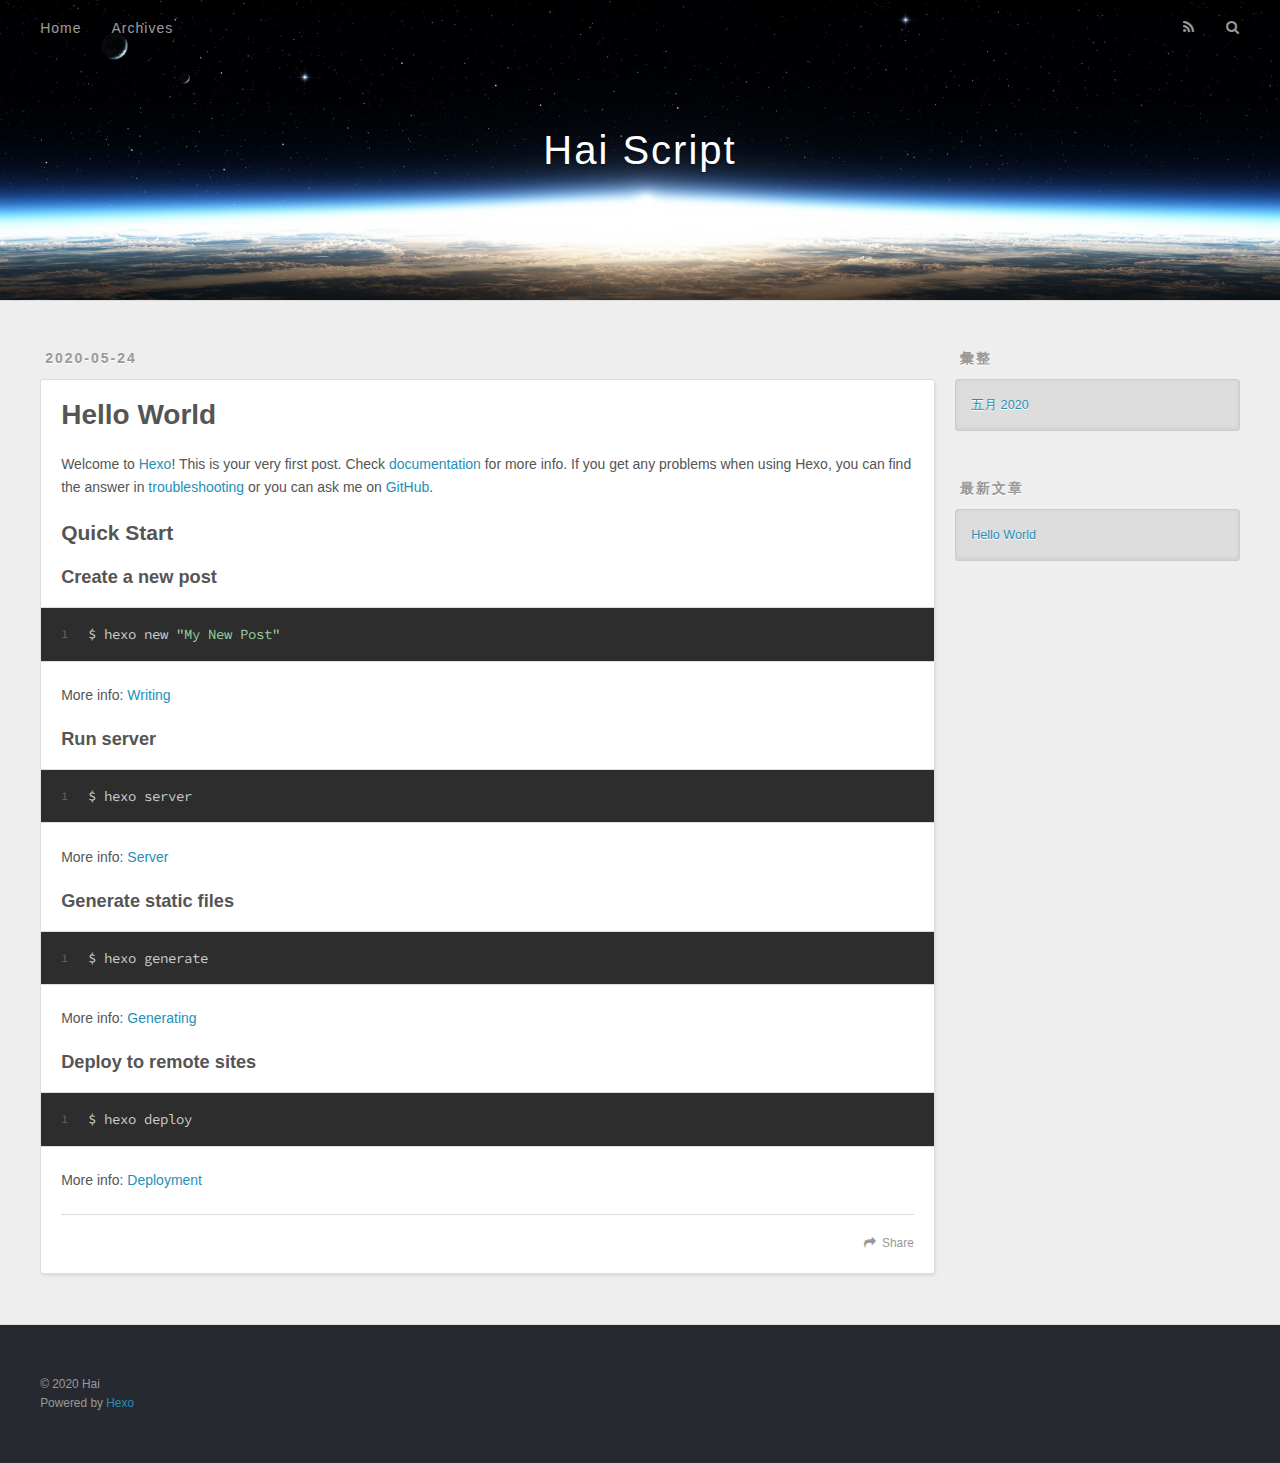
==== index.html @ e4047eed "Site updated: 2020-05-24 02:26:23" ====
<!DOCTYPE html>
<html>
<head>
  <meta charset="utf-8">
  

  
  <title>Hai Script</title>
  <meta name="viewport" content="width=device-width, initial-scale=1, maximum-scale=1">
  <meta name="description" content="Some note by Hai">
<meta property="og:type" content="website">
<meta property="og:title" content="Hai Script">
<meta property="og:url" content="https://ke-en.github.io/haipage/index.html">
<meta property="og:site_name" content="Hai Script">
<meta property="og:description" content="Some note by Hai">
<meta property="og:locale" content="zh_TW">
<meta property="article:author" content="Hai">
<meta property="article:tag" content="Hai blog">
<meta name="twitter:card" content="summary">
  
    <link rel="alternate" href="/atom.xml" title="Hai Script" type="application/atom+xml">
  
  
    <link rel="icon" href="/favicon.png">
  
  
    <link href="//fonts.googleapis.com/css?family=Source+Code+Pro" rel="stylesheet" type="text/css">
  
  
<link rel="stylesheet" href="/css/style.css">

<meta name="generator" content="Hexo 4.2.1"></head>

<body>
  <div id="container">
    <div id="wrap">
      <header id="header">
  <div id="banner"></div>
  <div id="header-outer" class="outer">
    <div id="header-title" class="inner">
      <h1 id="logo-wrap">
        <a href="/" id="logo">Hai Script</a>
      </h1>
      
    </div>
    <div id="header-inner" class="inner">
      <nav id="main-nav">
        <a id="main-nav-toggle" class="nav-icon"></a>
        
          <a class="main-nav-link" href="/">Home</a>
        
          <a class="main-nav-link" href="/archives">Archives</a>
        
      </nav>
      <nav id="sub-nav">
        
          <a id="nav-rss-link" class="nav-icon" href="/atom.xml" title="RSS Feed"></a>
        
        <a id="nav-search-btn" class="nav-icon" title="搜尋"></a>
      </nav>
      <div id="search-form-wrap">
        <form action="//google.com/search" method="get" accept-charset="UTF-8" class="search-form"><input type="search" name="q" class="search-form-input" placeholder="Search"><button type="submit" class="search-form-submit">&#xF002;</button><input type="hidden" name="sitesearch" value="https://ke-en.github.io/haipage"></form>
      </div>
    </div>
  </div>
</header>
      <div class="outer">
        <section id="main">
  
    <article id="post-hello-world" class="article article-type-post" itemscope itemprop="blogPost">
  <div class="article-meta">
    <a href="/2020/05/24/hello-world/" class="article-date">
  <time datetime="2020-05-23T18:09:39.600Z" itemprop="datePublished">2020-05-24</time>
</a>
    
  </div>
  <div class="article-inner">
    
    
      <header class="article-header">
        
  
    <h1 itemprop="name">
      <a class="article-title" href="/2020/05/24/hello-world/">Hello World</a>
    </h1>
  

      </header>
    
    <div class="article-entry" itemprop="articleBody">
      
        <p>Welcome to <a href="https://hexo.io/" target="_blank" rel="noopener">Hexo</a>! This is your very first post. Check <a href="https://hexo.io/docs/" target="_blank" rel="noopener">documentation</a> for more info. If you get any problems when using Hexo, you can find the answer in <a href="https://hexo.io/docs/troubleshooting.html" target="_blank" rel="noopener">troubleshooting</a> or you can ask me on <a href="https://github.com/hexojs/hexo/issues" target="_blank" rel="noopener">GitHub</a>.</p>
<h2 id="Quick-Start"><a href="#Quick-Start" class="headerlink" title="Quick Start"></a>Quick Start</h2><h3 id="Create-a-new-post"><a href="#Create-a-new-post" class="headerlink" title="Create a new post"></a>Create a new post</h3><figure class="highlight bash"><table><tr><td class="gutter"><pre><span class="line">1</span><br></pre></td><td class="code"><pre><span class="line">$ hexo new <span class="string">"My New Post"</span></span><br></pre></td></tr></table></figure>

<p>More info: <a href="https://hexo.io/docs/writing.html" target="_blank" rel="noopener">Writing</a></p>
<h3 id="Run-server"><a href="#Run-server" class="headerlink" title="Run server"></a>Run server</h3><figure class="highlight bash"><table><tr><td class="gutter"><pre><span class="line">1</span><br></pre></td><td class="code"><pre><span class="line">$ hexo server</span><br></pre></td></tr></table></figure>

<p>More info: <a href="https://hexo.io/docs/server.html" target="_blank" rel="noopener">Server</a></p>
<h3 id="Generate-static-files"><a href="#Generate-static-files" class="headerlink" title="Generate static files"></a>Generate static files</h3><figure class="highlight bash"><table><tr><td class="gutter"><pre><span class="line">1</span><br></pre></td><td class="code"><pre><span class="line">$ hexo generate</span><br></pre></td></tr></table></figure>

<p>More info: <a href="https://hexo.io/docs/generating.html" target="_blank" rel="noopener">Generating</a></p>
<h3 id="Deploy-to-remote-sites"><a href="#Deploy-to-remote-sites" class="headerlink" title="Deploy to remote sites"></a>Deploy to remote sites</h3><figure class="highlight bash"><table><tr><td class="gutter"><pre><span class="line">1</span><br></pre></td><td class="code"><pre><span class="line">$ hexo deploy</span><br></pre></td></tr></table></figure>

<p>More info: <a href="https://hexo.io/docs/one-command-deployment.html" target="_blank" rel="noopener">Deployment</a></p>

      
    </div>
    <footer class="article-footer">
      <a data-url="https://ke-en.github.io/haipage/2020/05/24/hello-world/" data-id="ckajyrsf30000qkv0cjdk4mll" class="article-share-link">Share</a>
      
      
    </footer>
  </div>
  
</article>


  


</section>
        
          <aside id="sidebar">
  
    

  
    

  
    
  
    
  <div class="widget-wrap">
    <h3 class="widget-title">彙整</h3>
    <div class="widget">
      <ul class="archive-list"><li class="archive-list-item"><a class="archive-list-link" href="/archives/2020/05/">五月 2020</a></li></ul>
    </div>
  </div>


  
    
  <div class="widget-wrap">
    <h3 class="widget-title">最新文章</h3>
    <div class="widget">
      <ul>
        
          <li>
            <a href="/2020/05/24/hello-world/">Hello World</a>
          </li>
        
      </ul>
    </div>
  </div>

  
</aside>
        
      </div>
      <footer id="footer">
  
  <div class="outer">
    <div id="footer-info" class="inner">
      &copy; 2020 Hai<br>
      Powered by <a href="http://hexo.io/" target="_blank">Hexo</a>
    </div>
  </div>
</footer>
    </div>
    <nav id="mobile-nav">
  
    <a href="/" class="mobile-nav-link">Home</a>
  
    <a href="/archives" class="mobile-nav-link">Archives</a>
  
</nav>
    

<script src="//ajax.googleapis.com/ajax/libs/jquery/2.0.3/jquery.min.js"></script>


  
<link rel="stylesheet" href="/fancybox/jquery.fancybox.css">

  
<script src="/fancybox/jquery.fancybox.pack.js"></script>




<script src="/js/script.js"></script>




  </div>
</body>
</html>
---- css/style.css ----
body {
  width: 100%;
}
body:before,
body:after {
  content: "";
  display: table;
}
body:after {
  clear: both;
}
html,
body,
div,
span,
applet,
object,
iframe,
h1,
h2,
h3,
h4,
h5,
h6,
p,
blockquote,
pre,
a,
abbr,
acronym,
address,
big,
cite,
code,
del,
dfn,
em,
img,
ins,
kbd,
q,
s,
samp,
small,
strike,
strong,
sub,
sup,
tt,
var,
dl,
dt,
dd,
ol,
ul,
li,
fieldset,
form,
label,
legend,
table,
caption,
tbody,
tfoot,
thead,
tr,
th,
td {
  margin: 0;
  padding: 0;
  border: 0;
  outline: 0;
  font-weight: inherit;
  font-style: inherit;
  font-family: inherit;
  font-size: 100%;
  vertical-align: baseline;
}
body {
  line-height: 1;
  color: #000;
  background: #fff;
}
ol,
ul {
  list-style: none;
}
table {
  border-collapse: separate;
  border-spacing: 0;
  vertical-align: middle;
}
caption,
th,
td {
  text-align: left;
  font-weight: normal;
  vertical-align: middle;
}
a img {
  border: none;
}
input,
button {
  margin: 0;
  padding: 0;
}
input::-moz-focus-inner,
button::-moz-focus-inner {
  border: 0;
  padding: 0;
}
@font-face {
  font-family: FontAwesome;
  font-style: normal;
  font-weight: normal;
  src: url("fonts/fontawesome-webfont.eot?v=#4.0.3");
  src: url("fonts/fontawesome-webfont.eot?#iefix&v=#4.0.3") format("embedded-opentype"), url("fonts/fontawesome-webfont.woff?v=#4.0.3") format("woff"), url("fonts/fontawesome-webfont.ttf?v=#4.0.3") format("truetype"), url("fonts/fontawesome-webfont.svg#fontawesomeregular?v=#4.0.3") format("svg");
}
html,
body,
#container {
  height: 100%;
}
body {
  background: #eee;
  font: 14px -apple-system, BlinkMacSystemFont, "Segoe UI", "Roboto", "Oxygen", "Ubuntu", "Cantarell", "Fira Sans", "Droid Sans", "Helvetica Neue", sans-serif;
  -webkit-text-size-adjust: 100%;
}
.outer {
  max-width: 1220px;
  margin: 0 auto;
  padding: 0 20px;
}
.outer:before,
.outer:after {
  content: "";
  display: table;
}
.outer:after {
  clear: both;
}
.inner {
  display: inline;
  float: left;
  width: 98.33333333333333%;
  margin: 0 0.833333333333333%;
}
.left,
.alignleft {
  float: left;
}
.right,
.alignright {
  float: right;
}
.clear {
  clear: both;
}
#container {
  position: relative;
}
.mobile-nav-on {
  overflow: hidden;
}
#wrap {
  height: 100%;
  width: 100%;
  position: absolute;
  top: 0;
  left: 0;
  -webkit-transition: 0.2s ease-out;
  -moz-transition: 0.2s ease-out;
  -ms-transition: 0.2s ease-out;
  transition: 0.2s ease-out;
  z-index: 1;
  background: #eee;
}
.mobile-nav-on #wrap {
  left: 280px;
}
@media screen and (min-width: 768px) {
  #main {
    display: inline;
    float: left;
    width: 73.33333333333333%;
    margin: 0 0.833333333333333%;
  }
}
.article-date,
.article-category-link,
.archive-year,
.widget-title {
  text-decoration: none;
  text-transform: uppercase;
  letter-spacing: 2px;
  color: #999;
  margin-bottom: 1em;
  margin-left: 5px;
  line-height: 1em;
  text-shadow: 0 1px #fff;
  font-weight: bold;
}
.article-inner,
.archive-article-inner {
  background: #fff;
  -webkit-box-shadow: 1px 2px 3px #ddd;
  box-shadow: 1px 2px 3px #ddd;
  border: 1px solid #ddd;
  border-radius: 3px;
}
.article-entry h1,
.widget h1 {
  font-size: 2em;
}
.article-entry h2,
.widget h2 {
  font-size: 1.5em;
}
.article-entry h3,
.widget h3 {
  font-size: 1.3em;
}
.article-entry h4,
.widget h4 {
  font-size: 1.2em;
}
.article-entry h5,
.widget h5 {
  font-size: 1em;
}
.article-entry h6,
.widget h6 {
  font-size: 1em;
  color: #999;
}
.article-entry hr,
.widget hr {
  border: 1px dashed #ddd;
}
.article-entry strong,
.widget strong {
  font-weight: bold;
}
.article-entry em,
.widget em,
.article-entry cite,
.widget cite {
  font-style: italic;
}
.article-entry sup,
.widget sup,
.article-entry sub,
.widget sub {
  font-size: 0.75em;
  line-height: 0;
  position: relative;
  vertical-align: baseline;
}
.article-entry sup,
.widget sup {
  top: -0.5em;
}
.article-entry sub,
.widget sub {
  bottom: -0.2em;
}
.article-entry small,
.widget small {
  font-size: 0.85em;
}
.article-entry acronym,
.widget acronym,
.article-entry abbr,
.widget abbr {
  border-bottom: 1px dotted;
}
.article-entry ul,
.widget ul,
.article-entry ol,
.widget ol,
.article-entry dl,
.widget dl {
  margin: 0 20px;
  line-height: 1.6em;
}
.article-entry ul ul,
.widget ul ul,
.article-entry ol ul,
.widget ol ul,
.article-entry ul ol,
.widget ul ol,
.article-entry ol ol,
.widget ol ol {
  margin-top: 0;
  margin-bottom: 0;
}
.article-entry ul,
.widget ul {
  list-style: disc;
}
.article-entry ol,
.widget ol {
  list-style: decimal;
}
.article-entry dt,
.widget dt {
  font-weight: bold;
}
#header {
  height: 300px;
  position: relative;
  border-bottom: 1px solid #ddd;
}
#header:before,
#header:after {
  content: "";
  position: absolute;
  left: 0;
  right: 0;
  height: 40px;
}
#header:before {
  top: 0;
  background: -webkit-linear-gradient(rgba(0,0,0,0.2), transparent);
  background: -moz-linear-gradient(rgba(0,0,0,0.2), transparent);
  background: -ms-linear-gradient(rgba(0,0,0,0.2), transparent);
  background: linear-gradient(rgba(0,0,0,0.2), transparent);
}
#header:after {
  bottom: 0;
  background: -webkit-linear-gradient(transparent, rgba(0,0,0,0.2));
  background: -moz-linear-gradient(transparent, rgba(0,0,0,0.2));
  background: -ms-linear-gradient(transparent, rgba(0,0,0,0.2));
  background: linear-gradient(transparent, rgba(0,0,0,0.2));
}
#header-outer {
  height: 100%;
  position: relative;
}
#header-inner {
  position: relative;
  overflow: hidden;
}
#banner {
  position: absolute;
  top: 0;
  left: 0;
  width: 100%;
  height: 100%;
  background: url("images/banner.jpg") center #000;
  -webkit-background-size: cover;
  -moz-background-size: cover;
  background-size: cover;
  z-index: -1;
}
#header-title {
  text-align: center;
  height: 40px;
  position: absolute;
  top: 50%;
  left: 0;
  margin-top: -20px;
}
#logo,
#subtitle {
  text-decoration: none;
  color: #fff;
  font-weight: 300;
  text-shadow: 0 1px 4px rgba(0,0,0,0.3);
}
#logo {
  font-size: 40px;
  line-height: 40px;
  letter-spacing: 2px;
}
#subtitle {
  font-size: 16px;
  line-height: 16px;
  letter-spacing: 1px;
}
#subtitle-wrap {
  margin-top: 16px;
}
#main-nav {
  float: left;
  margin-left: -15px;
}
.nav-icon,
.main-nav-link {
  float: left;
  color: #fff;
  opacity: 0.6;
  text-decoration: none;
  text-shadow: 0 1px rgba(0,0,0,0.2);
  -webkit-transition: opacity 0.2s;
  -moz-transition: opacity 0.2s;
  -ms-transition: opacity 0.2s;
  transition: opacity 0.2s;
  display: block;
  padding: 20px 15px;
}
.nav-icon:hover,
.main-nav-link:hover {
  opacity: 1;
}
.nav-icon {
  font-family: FontAwesome;
  text-align: center;
  font-size: 14px;
  width: 14px;
  height: 14px;
  padding: 20px 15px;
  position: relative;
  cursor: pointer;
}
.main-nav-link {
  font-weight: 300;
  letter-spacing: 1px;
}
@media screen and (max-width: 479px) {
  .main-nav-link {
    display: none;
  }
}
#main-nav-toggle {
  display: none;
}
#main-nav-toggle:before {
  content: "\f0c9";
}
@media screen and (max-width: 479px) {
  #main-nav-toggle {
    display: block;
  }
}
#sub-nav {
  float: right;
  margin-right: -15px;
}
#nav-rss-link:before {
  content: "\f09e";
}
#nav-search-btn:before {
  content: "\f002";
}
#search-form-wrap {
  position: absolute;
  top: 15px;
  width: 150px;
  height: 30px;
  right: -150px;
  opacity: 0;
  -webkit-transition: 0.2s ease-out;
  -moz-transition: 0.2s ease-out;
  -ms-transition: 0.2s ease-out;
  transition: 0.2s ease-out;
}
#search-form-wrap.on {
  opacity: 1;
  right: 0;
}
@media screen and (max-width: 479px) {
  #search-form-wrap {
    width: 100%;
    right: -100%;
  }
}
.search-form {
  position: absolute;
  top: 0;
  left: 0;
  right: 0;
  background: #fff;
  padding: 5px 15px;
  border-radius: 15px;
  -webkit-box-shadow: 0 0 10px rgba(0,0,0,0.3);
  box-shadow: 0 0 10px rgba(0,0,0,0.3);
}
.search-form-input {
  border: none;
  background: none;
  color: #555;
  width: 100%;
  font: 13px -apple-system, BlinkMacSystemFont, "Segoe UI", "Roboto", "Oxygen", "Ubuntu", "Cantarell", "Fira Sans", "Droid Sans", "Helvetica Neue", sans-serif;
  outline: none;
}
.search-form-input::-webkit-search-results-decoration,
.search-form-input::-webkit-search-cancel-button {
  -webkit-appearance: none;
}
.search-form-submit {
  position: absolute;
  top: 50%;
  right: 10px;
  margin-top: -7px;
  font: 13px FontAwesome;
  border: none;
  background: none;
  color: #bbb;
  cursor: pointer;
}
.search-form-submit:hover,
.search-form-submit:focus {
  color: #777;
}
.article {
  margin: 50px 0;
}
.article-inner {
  overflow: hidden;
}
.article-meta:before,
.article-meta:after {
  content: "";
  display: table;
}
.article-meta:after {
  clear: both;
}
.article-date {
  float: left;
}
.article-category {
  float: left;
  line-height: 1em;
  color: #ccc;
  text-shadow: 0 1px #fff;
  margin-left: 8px;
}
.article-category:before {
  content: "\2022";
}
.article-category-link {
  margin: 0 12px 1em;
}
.article-header {
  padding: 20px 20px 0;
}
.article-title {
  text-decoration: none;
  font-size: 2em;
  font-weight: bold;
  color: #555;
  line-height: 1.1em;
  -webkit-transition: color 0.2s;
  -moz-transition: color 0.2s;
  -ms-transition: color 0.2s;
  transition: color 0.2s;
}
a.article-title:hover {
  color: #258fb8;
}
.article-entry {
  color: #555;
  padding: 0 20px;
}
.article-entry:before,
.article-entry:after {
  content: "";
  display: table;
}
.article-entry:after {
  clear: both;
}
.article-entry p,
.article-entry table {
  line-height: 1.6em;
  margin: 1.6em 0;
}
.article-entry h1,
.article-entry h2,
.article-entry h3,
.article-entry h4,
.article-entry h5,
.article-entry h6 {
  font-weight: bold;
}
.article-entry h1,
.article-entry h2,
.article-entry h3,
.article-entry h4,
.article-entry h5,
.article-entry h6 {
  line-height: 1.1em;
  margin: 1.1em 0;
}
.article-entry a {
  color: #258fb8;
  text-decoration: none;
}
.article-entry a:hover {
  text-decoration: underline;
}
.article-entry ul,
.article-entry ol,
.article-entry dl {
  margin-top: 1.6em;
  margin-bottom: 1.6em;
}
.article-entry img,
.article-entry video {
  max-width: 100%;
  height: auto;
  display: block;
  margin: auto;
}
.article-entry iframe {
  border: none;
}
.article-entry table {
  width: 100%;
  border-collapse: collapse;
  border-spacing: 0;
}
.article-entry th {
  font-weight: bold;
  border-bottom: 3px solid #ddd;
  padding-bottom: 0.5em;
}
.article-entry td {
  border-bottom: 1px solid #ddd;
  padding: 10px 0;
}
.article-entry blockquote {
  font-family: Georgia, "Times New Roman", serif;
  font-size: 1.4em;
  margin: 1.6em 20px;
  text-align: center;
}
.article-entry blockquote footer {
  font-size: 14px;
  margin: 1.6em 0;
  font-family: -apple-system, BlinkMacSystemFont, "Segoe UI", "Roboto", "Oxygen", "Ubuntu", "Cantarell", "Fira Sans", "Droid Sans", "Helvetica Neue", sans-serif;
}
.article-entry blockquote footer cite:before {
  content: "—";
  padding: 0 0.5em;
}
.article-entry .pullquote {
  text-align: left;
  width: 45%;
  margin: 0;
}
.article-entry .pullquote.left {
  margin-left: 0.5em;
  margin-right: 1em;
}
.article-entry .pullquote.right {
  margin-right: 0.5em;
  margin-left: 1em;
}
.article-entry .caption {
  color: #999;
  display: block;
  font-size: 0.9em;
  margin-top: 0.5em;
  position: relative;
  text-align: center;
}
.article-entry .video-container {
  position: relative;
  padding-top: 56.25%;
  height: 0;
  overflow: hidden;
}
.article-entry .video-container iframe,
.article-entry .video-container object,
.article-entry .video-container embed {
  position: absolute;
  top: 0;
  left: 0;
  width: 100%;
  height: 100%;
  margin-top: 0;
}
.article-more-link a {
  display: inline-block;
  line-height: 1em;
  padding: 6px 15px;
  border-radius: 15px;
  background: #eee;
  color: #999;
  text-shadow: 0 1px #fff;
  text-decoration: none;
}
.article-more-link a:hover {
  background: #258fb8;
  color: #fff;
  text-decoration: none;
  text-shadow: 0 1px #1e7293;
}
.article-footer {
  font-size: 0.85em;
  line-height: 1.6em;
  border-top: 1px solid #ddd;
  padding-top: 1.6em;
  margin: 0 20px 20px;
}
.article-footer:before,
.article-footer:after {
  content: "";
  display: table;
}
.article-footer:after {
  clear: both;
}
.article-footer a {
  color: #999;
  text-decoration: none;
}
.article-footer a:hover {
  color: #555;
}
.article-tag-list-item {
  float: left;
  margin-right: 10px;
}
.article-tag-list-link:before {
  content: "#";
}
.article-comment-link {
  float: right;
}
.article-comment-link:before {
  content: "\f075";
  font-family: FontAwesome;
  padding-right: 8px;
}
.article-share-link {
  cursor: pointer;
  float: right;
  margin-left: 20px;
}
.article-share-link:before {
  content: "\f064";
  font-family: FontAwesome;
  padding-right: 6px;
}
#article-nav {
  position: relative;
}
#article-nav:before,
#article-nav:after {
  content: "";
  display: table;
}
#article-nav:after {
  clear: both;
}
@media screen and (min-width: 768px) {
  #article-nav {
    margin: 50px 0;
  }
  #article-nav:before {
    width: 8px;
    height: 8px;
    position: absolute;
    top: 50%;
    left: 50%;
    margin-top: -4px;
    margin-left: -4px;
    content: "";
    border-radius: 50%;
    background: #ddd;
    -webkit-box-shadow: 0 1px 2px #fff;
    box-shadow: 0 1px 2px #fff;
  }
}
.article-nav-link-wrap {
  text-decoration: none;
  text-shadow: 0 1px #fff;
  color: #999;
  -webkit-box-sizing: border-box;
  -moz-box-sizing: border-box;
  box-sizing: border-box;
  margin-top: 50px;
  text-align: center;
  display: block;
}
.article-nav-link-wrap:hover {
  color: #555;
}
@media screen and (min-width: 768px) {
  .article-nav-link-wrap {
    width: 50%;
    margin-top: 0;
  }
}
@media screen and (min-width: 768px) {
  #article-nav-newer {
    float: left;
    text-align: right;
    padding-right: 20px;
  }
}
@media screen and (min-width: 768px) {
  #article-nav-older {
    float: right;
    text-align: left;
    padding-left: 20px;
  }
}
.article-nav-caption {
  text-transform: uppercase;
  letter-spacing: 2px;
  color: #ddd;
  line-height: 1em;
  font-weight: bold;
}
#article-nav-newer .article-nav-caption {
  margin-right: -2px;
}
.article-nav-title {
  font-size: 0.85em;
  line-height: 1.6em;
  margin-top: 0.5em;
}
.article-share-box {
  position: absolute;
  display: none;
  background: #fff;
  -webkit-box-shadow: 1px 2px 10px rgba(0,0,0,0.2);
  box-shadow: 1px 2px 10px rgba(0,0,0,0.2);
  border-radius: 3px;
  margin-left: -145px;
  overflow: hidden;
  z-index: 1;
}
.article-share-box.on {
  display: block;
}
.article-share-input {
  width: 100%;
  background: none;
  -webkit-box-sizing: border-box;
  -moz-box-sizing: border-box;
  box-sizing: border-box;
  font: 14px -apple-system, BlinkMacSystemFont, "Segoe UI", "Roboto", "Oxygen", "Ubuntu", "Cantarell", "Fira Sans", "Droid Sans", "Helvetica Neue", sans-serif;
  padding: 0 15px;
  color: #555;
  outline: none;
  border: 1px solid #ddd;
  border-radius: 3px 3px 0 0;
  height: 36px;
  line-height: 36px;
}
.article-share-links {
  background: #eee;
}
.article-share-links:before,
.article-share-links:after {
  content: "";
  display: table;
}
.article-share-links:after {
  clear: both;
}
.article-share-twitter,
.article-share-facebook,
.article-share-pinterest,
.article-share-google {
  width: 50px;
  height: 36px;
  display: block;
  float: left;
  position: relative;
  color: #999;
  text-shadow: 0 1px #fff;
}
.article-share-twitter:before,
.article-share-facebook:before,
.article-share-pinterest:before,
.article-share-google:before {
  font-size: 20px;
  font-family: FontAwesome;
  width: 20px;
  height: 20px;
  position: absolute;
  top: 50%;
  left: 50%;
  margin-top: -10px;
  margin-left: -10px;
  text-align: center;
}
.article-share-twitter:hover,
.article-share-facebook:hover,
.article-share-pinterest:hover,
.article-share-google:hover {
  color: #fff;
}
.article-share-twitter:before {
  content: "\f099";
}
.article-share-twitter:hover {
  background: #00aced;
  text-shadow: 0 1px #008abe;
}
.article-share-facebook:before {
  content: "\f09a";
}
.article-share-facebook:hover {
  background: #3b5998;
  text-shadow: 0 1px #2f477a;
}
.article-share-pinterest:before {
  content: "\f0d2";
}
.article-share-pinterest:hover {
  background: #cb2027;
  text-shadow: 0 1px #a21a1f;
}
.article-share-google:before {
  content: "\f0d5";
}
.article-share-google:hover {
  background: #dd4b39;
  text-shadow: 0 1px #be3221;
}
.article-gallery {
  background: #000;
  position: relative;
}
.article-gallery-photos {
  position: relative;
  overflow: hidden;
}
.article-gallery-img {
  display: none;
  max-width: 100%;
}
.article-gallery-img:first-child {
  display: block;
}
.article-gallery-img.loaded {
  position: absolute;
  display: block;
}
.article-gallery-img img {
  display: block;
  max-width: 100%;
  margin: 0 auto;
}
#comments {
  background: #fff;
  -webkit-box-shadow: 1px 2px 3px #ddd;
  box-shadow: 1px 2px 3px #ddd;
  padding: 20px;
  border: 1px solid #ddd;
  border-radius: 3px;
  margin: 50px 0;
}
#comments a {
  color: #258fb8;
}
.archives-wrap {
  margin: 50px 0;
}
.archives:before,
.archives:after {
  content: "";
  display: table;
}
.archives:after {
  clear: both;
}
.archive-year-wrap {
  margin-bottom: 1em;
}
.archives {
  -webkit-column-gap: 10px;
  -moz-column-gap: 10px;
  column-gap: 10px;
}
@media screen and (min-width: 480px) and (max-width: 767px) {
  .archives {
    -webkit-column-count: 2;
    -moz-column-count: 2;
    column-count: 2;
  }
}
@media screen and (min-width: 768px) {
  .archives {
    -webkit-column-count: 3;
    -moz-column-count: 3;
    column-count: 3;
  }
}
.archive-article {
  -webkit-column-break-inside: avoid;
  page-break-inside: avoid;
  overflow: hidden;
  break-inside: avoid-column;
}
.archive-article-inner {
  padding: 10px;
  margin-bottom: 15px;
}
.archive-article-title {
  text-decoration: none;
  font-weight: bold;
  color: #555;
  -webkit-transition: color 0.2s;
  -moz-transition: color 0.2s;
  -ms-transition: color 0.2s;
  transition: color 0.2s;
  line-height: 1.6em;
}
.archive-article-title:hover {
  color: #258fb8;
}
.archive-article-footer {
  margin-top: 1em;
}
.archive-article-date {
  color: #999;
  text-decoration: none;
  font-size: 0.85em;
  line-height: 1em;
  margin-bottom: 0.5em;
  display: block;
}
#page-nav {
  margin: 50px auto;
  background: #fff;
  -webkit-box-shadow: 1px 2px 3px #ddd;
  box-shadow: 1px 2px 3px #ddd;
  border: 1px solid #ddd;
  border-radius: 3px;
  text-align: center;
  color: #999;
  overflow: hidden;
}
#page-nav:before,
#page-nav:after {
  content: "";
  display: table;
}
#page-nav:after {
  clear: both;
}
#page-nav a,
#page-nav span {
  padding: 10px 20px;
  line-height: 1;
  height: 2ex;
}
#page-nav a {
  color: #999;
  text-decoration: none;
}
#page-nav a:hover {
  background: #999;
  color: #fff;
}
#page-nav .prev {
  float: left;
}
#page-nav .next {
  float: right;
}
#page-nav .page-number {
  display: inline-block;
}
@media screen and (max-width: 479px) {
  #page-nav .page-number {
    display: none;
  }
}
#page-nav .current {
  color: #555;
  font-weight: bold;
}
#page-nav .space {
  color: #ddd;
}
#footer {
  background: #262a30;
  padding: 50px 0;
  border-top: 1px solid #ddd;
  color: #999;
}
#footer a {
  color: #258fb8;
  text-decoration: none;
}
#footer a:hover {
  text-decoration: underline;
}
#footer-info {
  line-height: 1.6em;
  font-size: 0.85em;
}
.article-entry pre,
.article-entry .highlight {
  background: #2d2d2d;
  margin: 0 -20px;
  padding: 15px 20px;
  border-style: solid;
  border-color: #ddd;
  border-width: 1px 0;
  overflow: auto;
  color: #ccc;
  line-height: 22.400000000000002px;
}
.article-entry .highlight .gutter pre,
.article-entry .gist .gist-file .gist-data .line-numbers {
  color: #666;
  font-size: 0.85em;
}
.article-entry pre,
.article-entry code {
  font-family: "Source Code Pro", Consolas, Monaco, Menlo, Consolas, monospace;
}
.article-entry code {
  background: #eee;
  text-shadow: 0 1px #fff;
  padding: 0 0.3em;
}
.article-entry pre code {
  background: none;
  text-shadow: none;
  padding: 0;
}
.article-entry .highlight pre {
  border: none;
  margin: 0;
  padding: 0;
}
.article-entry .highlight table {
  margin: 0;
  width: auto;
}
.article-entry .highlight td {
  border: none;
  padding: 0;
}
.article-entry .highlight figcaption {
  font-size: 0.85em;
  color: #999;
  line-height: 1em;
  margin-bottom: 1em;
}
.article-entry .highlight figcaption:before,
.article-entry .highlight figcaption:after {
  content: "";
  display: table;
}
.article-entry .highlight figcaption:after {
  clear: both;
}
.article-entry .highlight figcaption a {
  float: right;
}
.article-entry .highlight .gutter pre {
  text-align: right;
  padding-right: 20px;
}
.article-entry .highlight .line {
  height: 22.400000000000002px;
}
.article-entry .highlight .line.marked {
  background: #515151;
}
.article-entry .gist {
  margin: 0 -20px;
  border-style: solid;
  border-color: #ddd;
  border-width: 1px 0;
  background: #2d2d2d;
  padding: 15px 20px 15px 0;
}
.article-entry .gist .gist-file {
  border: none;
  font-family: "Source Code Pro", Consolas, Monaco, Menlo, Consolas, monospace;
  margin: 0;
}
.article-entry .gist .gist-file .gist-data {
  background: none;
  border: none;
}
.article-entry .gist .gist-file .gist-data .line-numbers {
  background: none;
  border: none;
  padding: 0 20px 0 0;
}
.article-entry .gist .gist-file .gist-data .line-data {
  padding: 0 !important;
}
.article-entry .gist .gist-file .highlight {
  margin: 0;
  padding: 0;
  border: none;
}
.article-entry .gist .gist-file .gist-meta {
  background: #2d2d2d;
  color: #999;
  font: 0.85em -apple-system, BlinkMacSystemFont, "Segoe UI", "Roboto", "Oxygen", "Ubuntu", "Cantarell", "Fira Sans", "Droid Sans", "Helvetica Neue", sans-serif;
  text-shadow: 0 0;
  padding: 0;
  margin-top: 1em;
  margin-left: 20px;
}
.article-entry .gist .gist-file .gist-meta a {
  color: #258fb8;
  font-weight: normal;
}
.article-entry .gist .gist-file .gist-meta a:hover {
  text-decoration: underline;
}
pre .comment,
pre .title {
  color: #999;
}
pre .variable,
pre .attribute,
pre .tag,
pre .regexp,
pre .ruby .constant,
pre .xml .tag .title,
pre .xml .pi,
pre .xml .doctype,
pre .html .doctype,
pre .css .id,
pre .css .class,
pre .css .pseudo {
  color: #f2777a;
}
pre .number,
pre .preprocessor,
pre .built_in,
pre .literal,
pre .params,
pre .constant {
  color: #f99157;
}
pre .class,
pre .ruby .class .title,
pre .css .rules .attribute {
  color: #9c9;
}
pre .string,
pre .value,
pre .inheritance,
pre .header,
pre .ruby .symbol,
pre .xml .cdata {
  color: #9c9;
}
pre .css .hexcolor {
  color: #6cc;
}
pre .function,
pre .python .decorator,
pre .python .title,
pre .ruby .function .title,
pre .ruby .title .keyword,
pre .perl .sub,
pre .javascript .title,
pre .coffeescript .title {
  color: #69c;
}
pre .keyword,
pre .javascript .function {
  color: #c9c;
}
@media screen and (max-width: 479px) {
  #mobile-nav {
    position: absolute;
    top: 0;
    left: 0;
    width: 280px;
    height: 100%;
    background: #191919;
    border-right: 1px solid #fff;
  }
}
@media screen and (max-width: 479px) {
  .mobile-nav-link {
    display: block;
    color: #999;
    text-decoration: none;
    padding: 15px 20px;
    font-weight: bold;
  }
  .mobile-nav-link:hover {
    color: #fff;
  }
}
@media screen and (min-width: 768px) {
  #sidebar {
    display: inline;
    float: left;
    width: 23.333333333333332%;
    margin: 0 0.833333333333333%;
  }
}
.widget-wrap {
  margin: 50px 0;
}
.widget {
  color: #777;
  text-shadow: 0 1px #fff;
  background: #ddd;
  -webkit-box-shadow: 0 -1px 4px #ccc inset;
  box-shadow: 0 -1px 4px #ccc inset;
  border: 1px solid #ccc;
  padding: 15px;
  border-radius: 3px;
}
.widget a {
  color: #258fb8;
  text-decoration: none;
}
.widget a:hover {
  text-decoration: underline;
}
.widget ul ul,
.widget ol ul,
.widget dl ul,
.widget ul ol,
.widget ol ol,
.widget dl ol,
.widget ul dl,
.widget ol dl,
.widget dl dl {
  margin-left: 15px;
  list-style: disc;
}
.widget {
  line-height: 1.6em;
  word-wrap: break-word;
  font-size: 0.9em;
}
.widget ul,
.widget ol {
  list-style: none;
  margin: 0;
}
.widget ul ul,
.widget ol ul,
.widget ul ol,
.widget ol ol {
  margin: 0 20px;
}
.widget ul ul,
.widget ol ul {
  list-style: disc;
}
.widget ul ol,
.widget ol ol {
  list-style: decimal;
}
.category-list-count,
.tag-list-count,
.archive-list-count {
  padding-left: 5px;
  color: #999;
  font-size: 0.85em;
}
.category-list-count:before,
.tag-list-count:before,
.archive-list-count:before {
  content: "(";
}
.category-list-count:after,
.tag-list-count:after,
.archive-list-count:after {
  content: ")";
}
.tagcloud a {
  margin-right: 5px;
  display: inline-block;
}
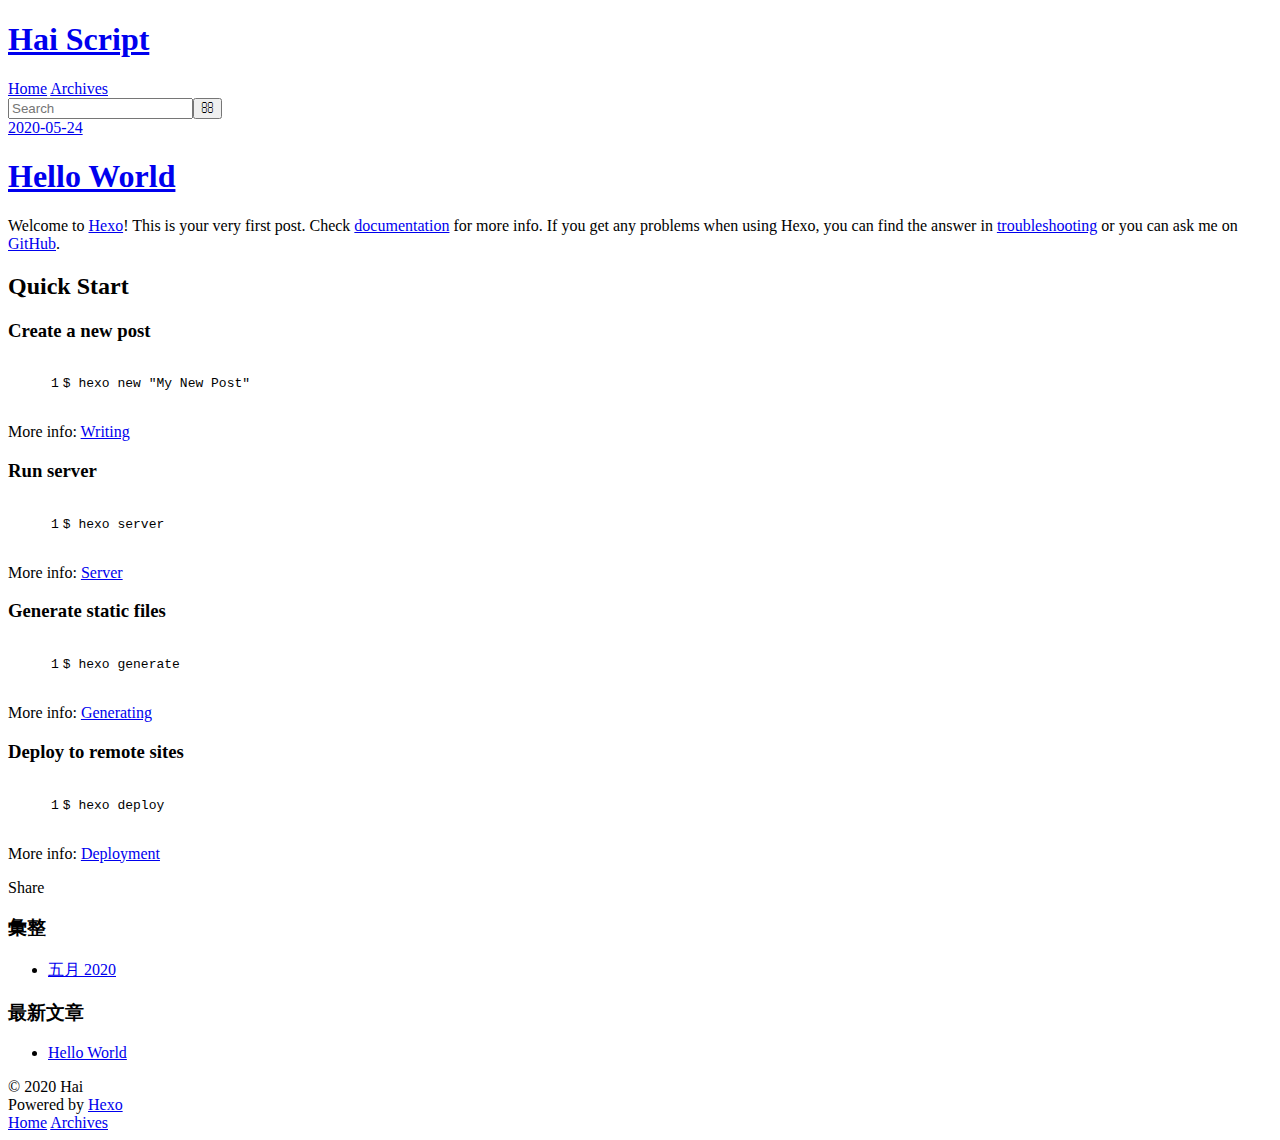
==== commit 0d29d59e: "Site updated: 2020-05-24 02:31:59" ====
--- a/index.html
+++ b/index.html
@@ -18,7 +18,7 @@
 <meta property="article:tag" content="Hai blog">
 <meta name="twitter:card" content="summary">
   
-    <link rel="alternate" href="/atom.xml" title="Hai Script" type="application/atom+xml">
+    <link rel="alternate" href="/haipage/atom.xml" title="Hai Script" type="application/atom+xml">
   
   
     <link rel="icon" href="/favicon.png">
@@ -27,7 +27,7 @@
     <link href="//fonts.googleapis.com/css?family=Source+Code+Pro" rel="stylesheet" type="text/css">
   
   
-<link rel="stylesheet" href="/css/style.css">
+<link rel="stylesheet" href="/haipage/css/style.css">
 
 <meta name="generator" content="Hexo 4.2.1"></head>
 
@@ -39,7 +39,7 @@
   <div id="header-outer" class="outer">
     <div id="header-title" class="inner">
       <h1 id="logo-wrap">
-        <a href="/" id="logo">Hai Script</a>
+        <a href="/haipage/" id="logo">Hai Script</a>
       </h1>
       
     </div>
@@ -47,14 +47,14 @@
       <nav id="main-nav">
         <a id="main-nav-toggle" class="nav-icon"></a>
         
-          <a class="main-nav-link" href="/">Home</a>
+          <a class="main-nav-link" href="/haipage/">Home</a>
         
-          <a class="main-nav-link" href="/archives">Archives</a>
+          <a class="main-nav-link" href="/haipage/archives">Archives</a>
         
       </nav>
       <nav id="sub-nav">
         
-          <a id="nav-rss-link" class="nav-icon" href="/atom.xml" title="RSS Feed"></a>
+          <a id="nav-rss-link" class="nav-icon" href="/haipage/atom.xml" title="RSS Feed"></a>
         
         <a id="nav-search-btn" class="nav-icon" title="搜尋"></a>
       </nav>
@@ -69,7 +69,7 @@
   
     <article id="post-hello-world" class="article article-type-post" itemscope itemprop="blogPost">
   <div class="article-meta">
-    <a href="/2020/05/24/hello-world/" class="article-date">
+    <a href="/haipage/2020/05/24/hello-world/" class="article-date">
   <time datetime="2020-05-23T18:09:39.600Z" itemprop="datePublished">2020-05-24</time>
 </a>
     
@@ -81,7 +81,7 @@
         
   
     <h1 itemprop="name">
-      <a class="article-title" href="/2020/05/24/hello-world/">Hello World</a>
+      <a class="article-title" href="/haipage/2020/05/24/hello-world/">Hello World</a>
     </h1>
   
 
@@ -106,7 +106,7 @@
       
     </div>
     <footer class="article-footer">
-      <a data-url="https://ke-en.github.io/haipage/2020/05/24/hello-world/" data-id="ckajyrsf30000qkv0cjdk4mll" class="article-share-link">Share</a>
+      <a data-url="https://ke-en.github.io/haipage/2020/05/24/hello-world/" data-id="ckajyz1ur0000p8v0d2fg2mrp" class="article-share-link">Share</a>
       
       
     </footer>
@@ -134,7 +134,7 @@
   <div class="widget-wrap">
     <h3 class="widget-title">彙整</h3>
     <div class="widget">
-      <ul class="archive-list"><li class="archive-list-item"><a class="archive-list-link" href="/archives/2020/05/">五月 2020</a></li></ul>
+      <ul class="archive-list"><li class="archive-list-item"><a class="archive-list-link" href="/haipage/archives/2020/05/">五月 2020</a></li></ul>
     </div>
   </div>
 
@@ -147,7 +147,7 @@
       <ul>
         
           <li>
-            <a href="/2020/05/24/hello-world/">Hello World</a>
+            <a href="/haipage/2020/05/24/hello-world/">Hello World</a>
           </li>
         
       </ul>
@@ -170,9 +170,9 @@
     </div>
     <nav id="mobile-nav">
   
-    <a href="/" class="mobile-nav-link">Home</a>
+    <a href="/haipage/" class="mobile-nav-link">Home</a>
   
-    <a href="/archives" class="mobile-nav-link">Archives</a>
+    <a href="/haipage/archives" class="mobile-nav-link">Archives</a>
   
 </nav>
     
@@ -181,15 +181,15 @@
 
 
   
-<link rel="stylesheet" href="/fancybox/jquery.fancybox.css">
+<link rel="stylesheet" href="/haipage/fancybox/jquery.fancybox.css">
 
   
-<script src="/fancybox/jquery.fancybox.pack.js"></script>
+<script src="/haipage/fancybox/jquery.fancybox.pack.js"></script>
 
 
 
 
-<script src="/js/script.js"></script>
+<script src="/haipage/js/script.js"></script>
 
 
 
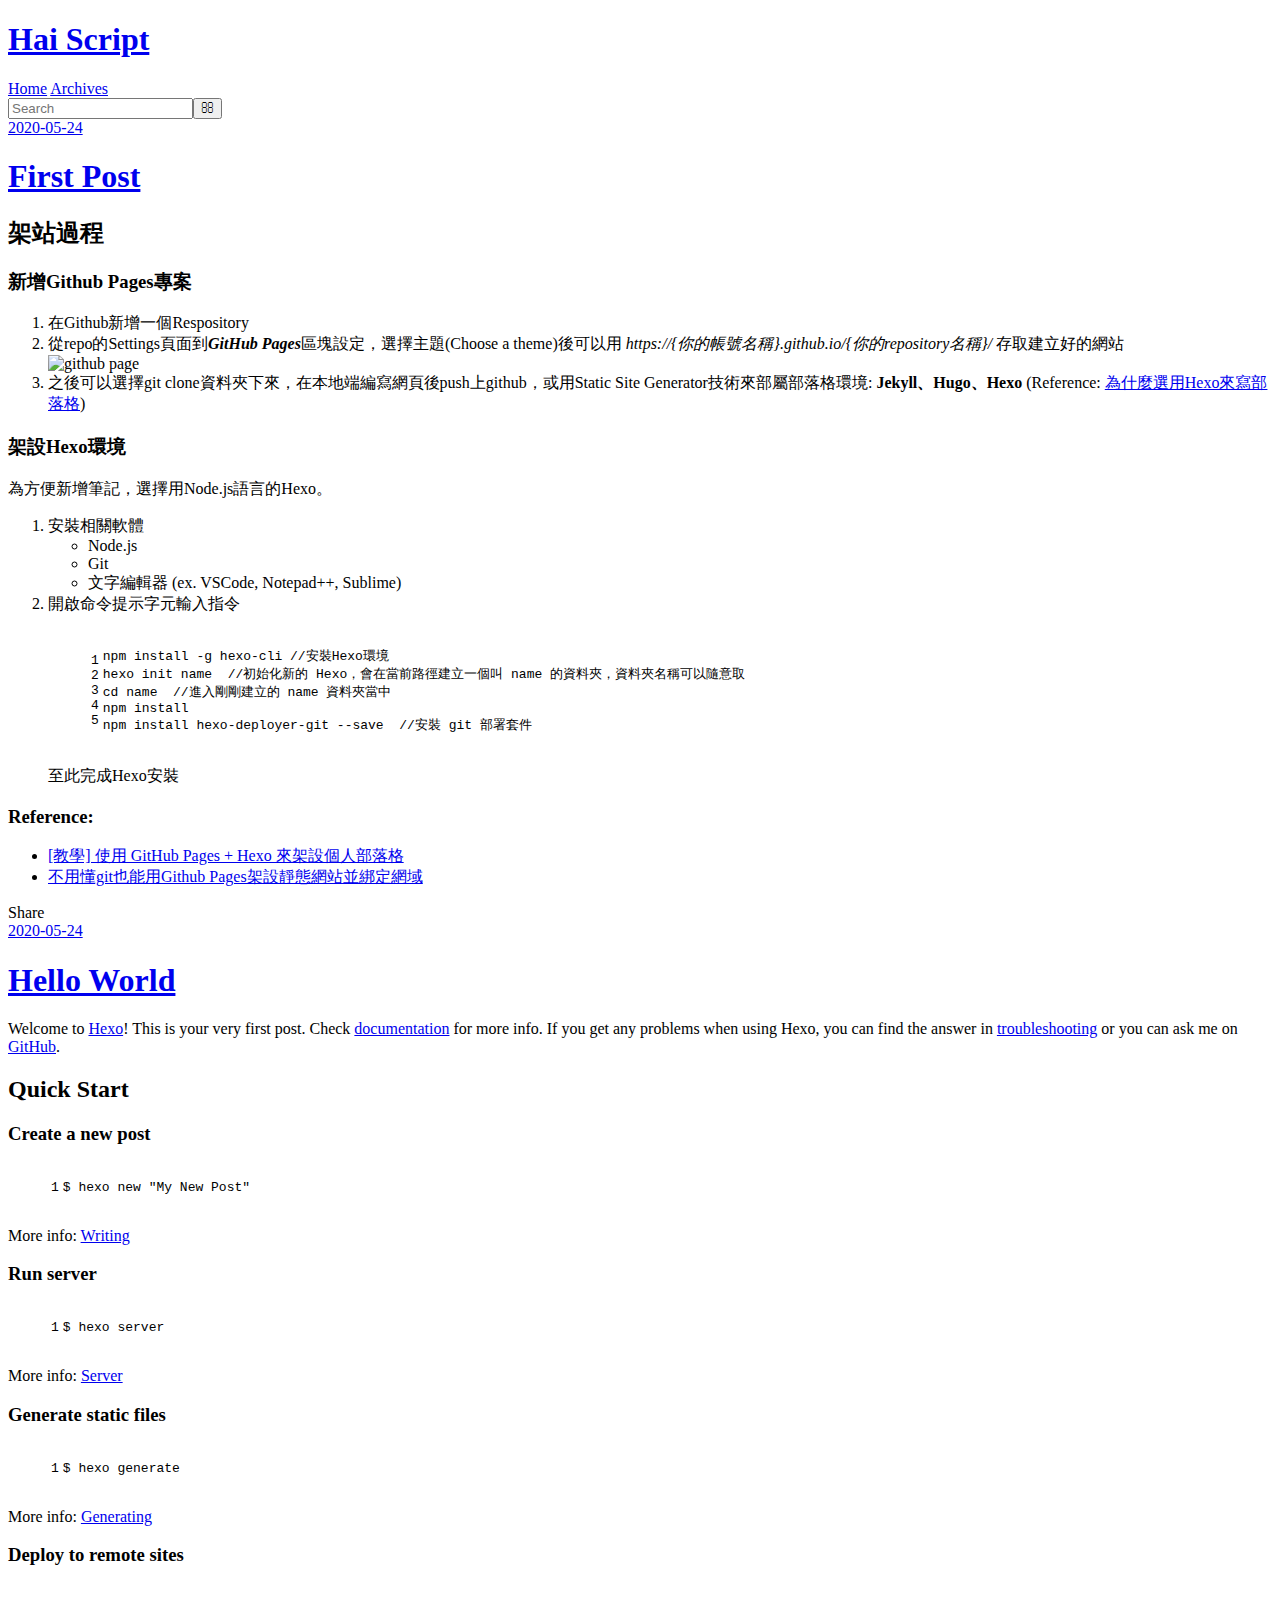
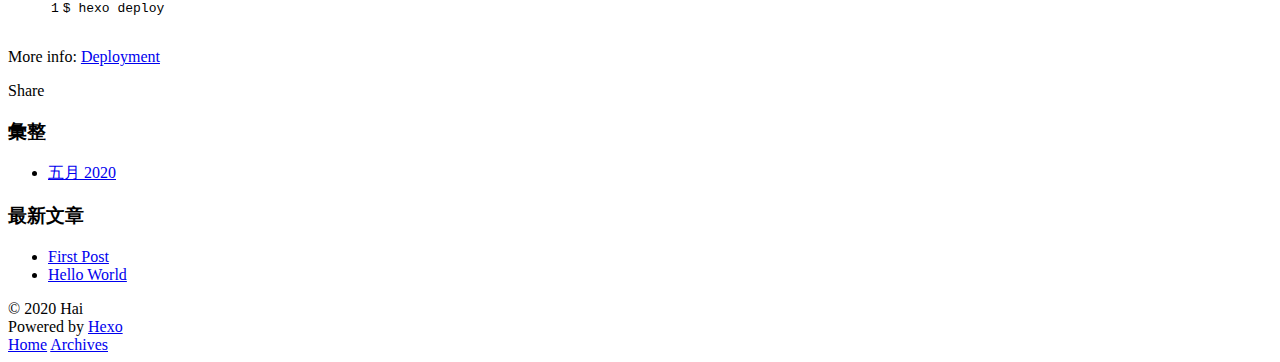
==== commit 4ce5261b: "Site updated: 2020-05-24 17:27:41" ====
--- a/index.html
+++ b/index.html
@@ -67,6 +67,62 @@
       <div class="outer">
         <section id="main">
   
+    <article id="post-First-Post" class="article article-type-post" itemscope itemprop="blogPost">
+  <div class="article-meta">
+    <a href="/haipage/2020/05/24/First-Post/" class="article-date">
+  <time datetime="2020-05-24T05:34:00.000Z" itemprop="datePublished">2020-05-24</time>
+</a>
+    
+  </div>
+  <div class="article-inner">
+    
+    
+      <header class="article-header">
+        
+  
+    <h1 itemprop="name">
+      <a class="article-title" href="/haipage/2020/05/24/First-Post/">First Post</a>
+    </h1>
+  
+
+      </header>
+    
+    <div class="article-entry" itemprop="articleBody">
+      
+        <h2 id="架站過程"><a href="#架站過程" class="headerlink" title="架站過程"></a>架站過程</h2><h3 id="新增Github-Pages專案"><a href="#新增Github-Pages專案" class="headerlink" title="新增Github Pages專案"></a>新增Github Pages專案</h3><ol>
+<li>在Github新增一個Respository</li>
+<li>從repo的Settings頁面到<strong><em>GitHub Pages</em></strong>區塊設定，選擇主題(Choose a theme)後可以用 <em>https://{你的帳號名稱}.github.io/{你的repository名稱}/</em> 存取建立好的網站<br><img src="https://imgur.com/a/72vsiJE" alt="github page"></li>
+<li>之後可以選擇git clone資料夾下來，在本地端編寫網頁後push上github，或用Static Site Generator技術來部屬部落格環境: <strong>Jekyll、Hugo、Hexo</strong> (Reference: <a href="https://magic-panda-engineer.github.io/Hexo/why-choose-hexo" target="_blank" rel="noopener">為什麼選用Hexo來寫部落格</a>)</li>
+</ol>
+<h3 id="架設Hexo環境"><a href="#架設Hexo環境" class="headerlink" title="架設Hexo環境"></a>架設Hexo環境</h3><p>為方便新增筆記，選擇用Node.js語言的Hexo。</p>
+<ol>
+<li>安裝相關軟體<ul>
+<li>Node.js</li>
+<li>Git</li>
+<li>文字編輯器 (ex. VSCode, Notepad++, Sublime)</li>
+</ul>
+</li>
+<li>開啟命令提示字元輸入指令<figure class="highlight bash"><table><tr><td class="gutter"><pre><span class="line">1</span><br><span class="line">2</span><br><span class="line">3</span><br><span class="line">4</span><br><span class="line">5</span><br></pre></td><td class="code"><pre><span class="line">npm install -g hexo-cli //安裝Hexo環境</span><br><span class="line">hexo init name  //初始化新的 Hexo，會在當前路徑建立一個叫 name 的資料夾，資料夾名稱可以隨意取</span><br><span class="line"><span class="built_in">cd</span> name  //進入剛剛建立的 name 資料夾當中</span><br><span class="line">npm install  </span><br><span class="line">npm install hexo-deployer-git --save  //安裝 git 部署套件</span><br></pre></td></tr></table></figure>
+至此完成Hexo安裝</li>
+</ol>
+<h3 id="Reference"><a href="#Reference" class="headerlink" title="Reference:"></a>Reference:</h3><ul>
+<li><a href="https://ed521.github.io/2019/07/hexo-install/" target="_blank" rel="noopener">[教學] 使用 GitHub Pages + Hexo 來架設個人部落格</a></li>
+<li><a href="https://medium.com/@NorthBei/%E4%B8%8D%E7%94%A8%E6%87%82git%E4%B9%9F%E8%83%BD%E7%94%A8github-pages%E6%9E%B6%E8%A8%AD%E9%9D%9C%E6%85%8B%E7%B6%B2%E7%AB%99%E4%B8%A6%E7%B6%81%E5%AE%9A%E7%B6%B2%E5%9F%9F-c60c02bc470c" target="_blank" rel="noopener">不用懂git也能用Github Pages架設靜態網站並綁定網域</a></li>
+</ul>
+
+      
+    </div>
+    <footer class="article-footer">
+      <a data-url="https://ke-en.github.io/haipage/2020/05/24/First-Post/" data-id="ckakuys890000xwv0duj9gcfz" class="article-share-link">Share</a>
+      
+      
+    </footer>
+  </div>
+  
+</article>
+
+
+  
     <article id="post-hello-world" class="article article-type-post" itemscope itemprop="blogPost">
   <div class="article-meta">
     <a href="/haipage/2020/05/24/hello-world/" class="article-date">
@@ -106,7 +162,7 @@
       
     </div>
     <footer class="article-footer">
-      <a data-url="https://ke-en.github.io/haipage/2020/05/24/hello-world/" data-id="ckajyz1ur0000p8v0d2fg2mrp" class="article-share-link">Share</a>
+      <a data-url="https://ke-en.github.io/haipage/2020/05/24/hello-world/" data-id="ckakuys8r0001xwv0cvnyg8tw" class="article-share-link">Share</a>
       
       
     </footer>
@@ -147,6 +203,10 @@
       <ul>
         
           <li>
+            <a href="/haipage/2020/05/24/First-Post/">First Post</a>
+          </li>
+        
+          <li>
             <a href="/haipage/2020/05/24/hello-world/">Hello World</a>
           </li>
         
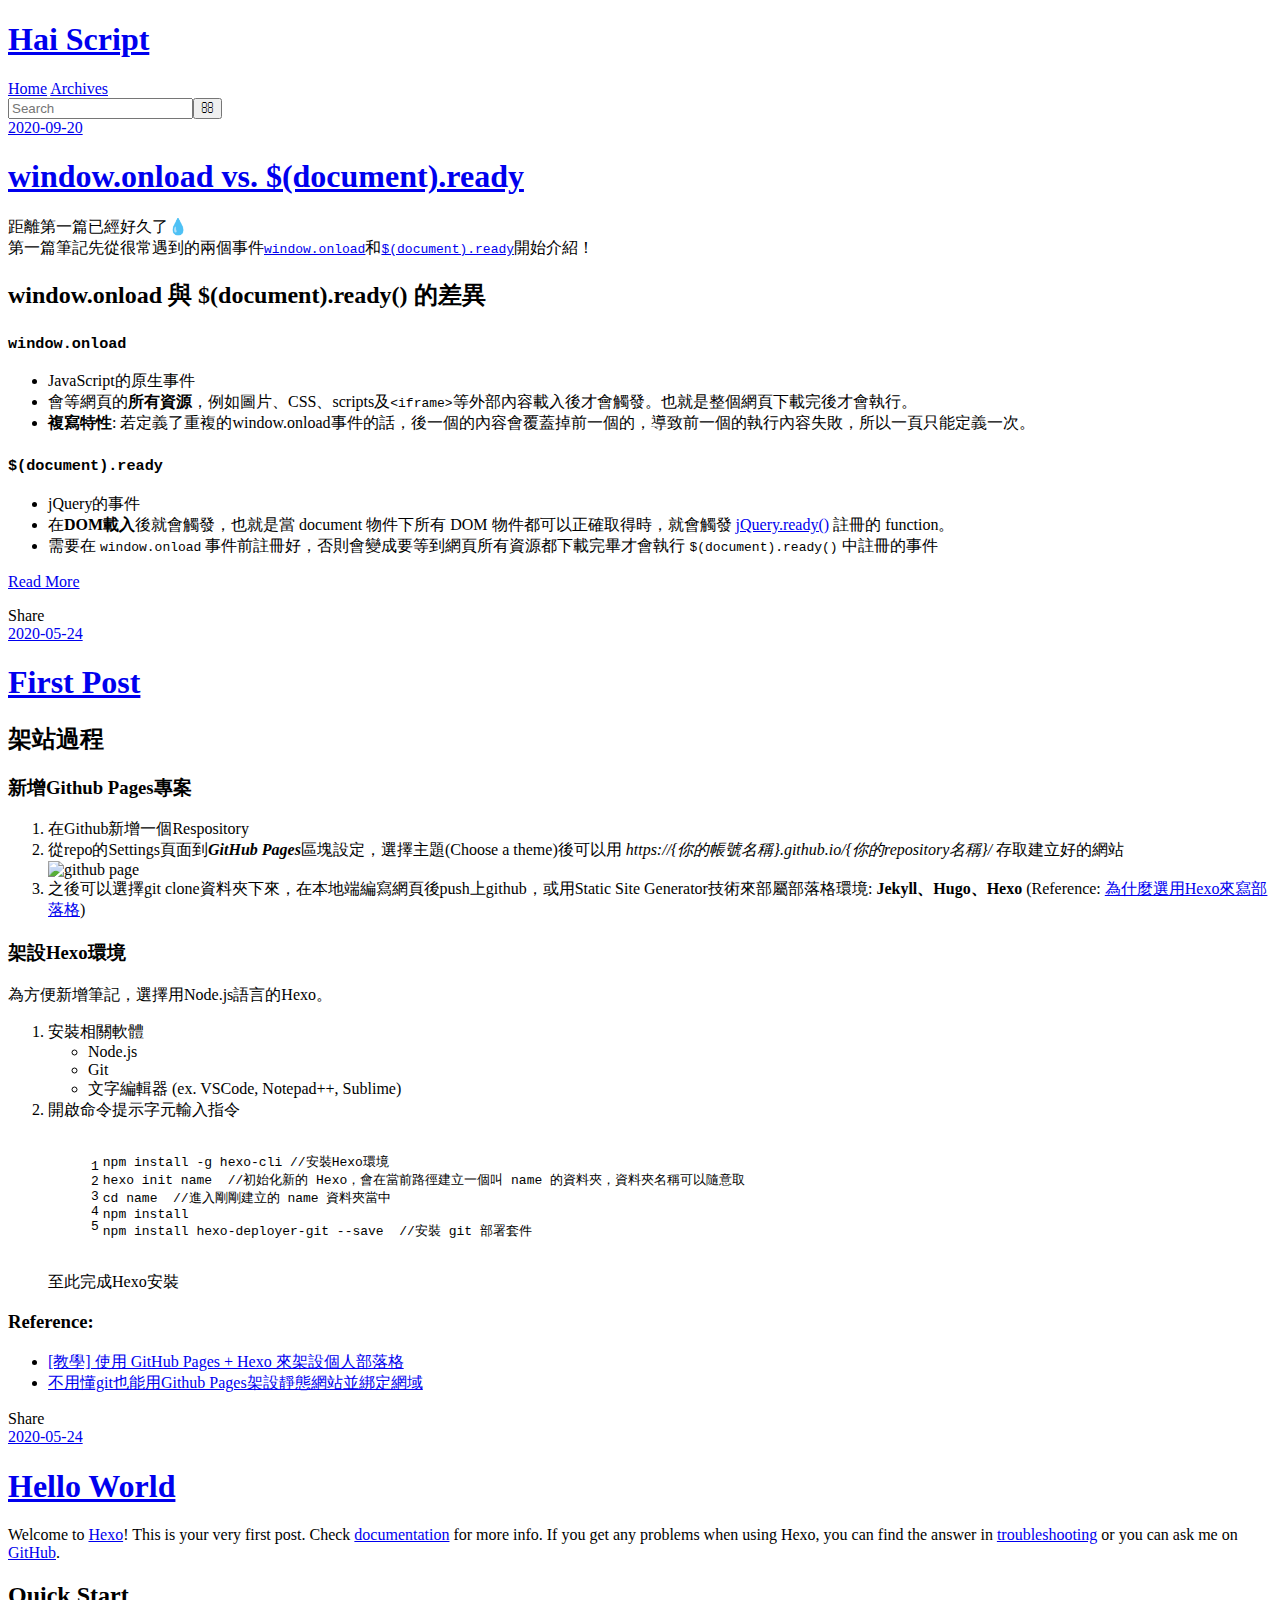
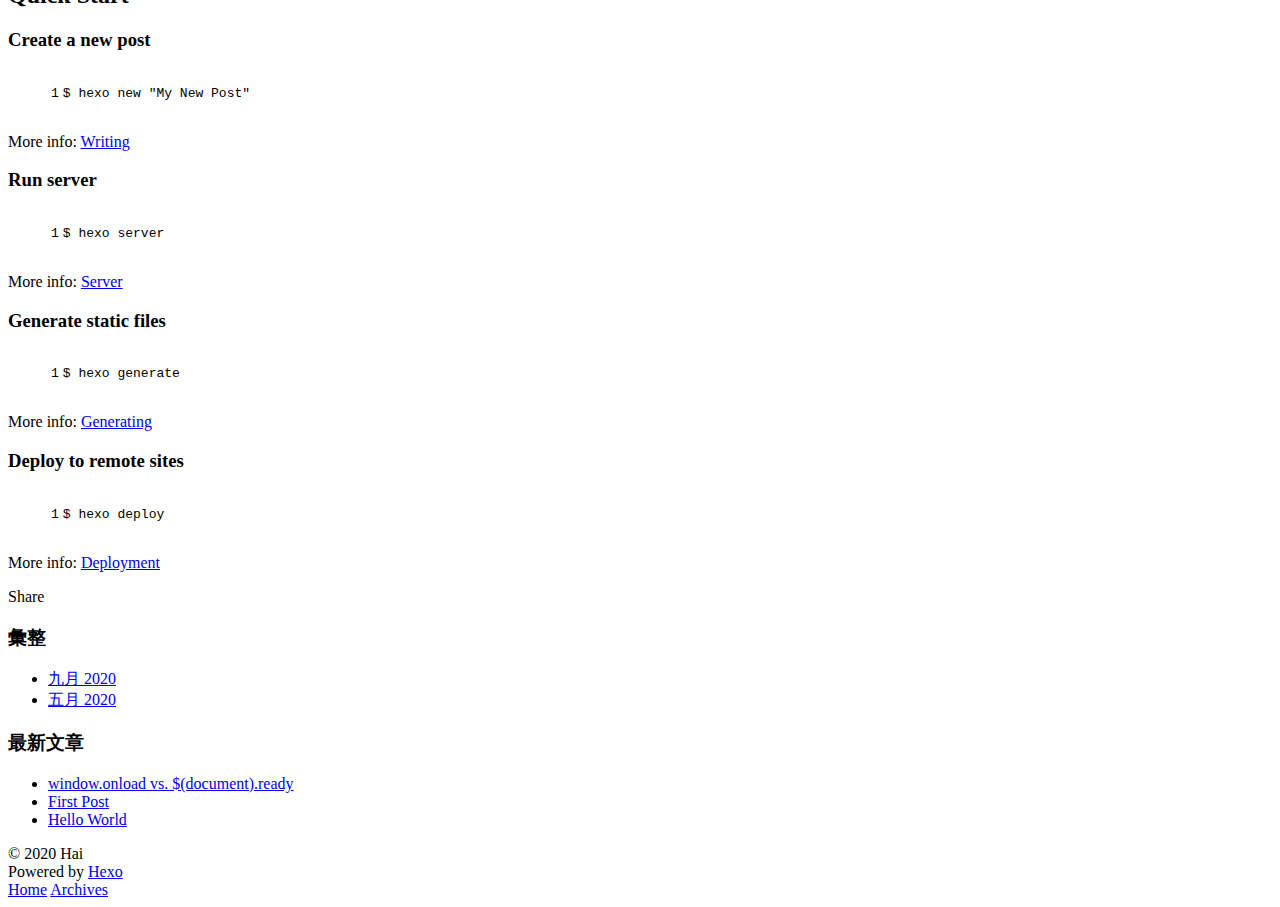
==== commit 2eb73f2e: "Site updated: 2020-09-21 00:14:22" ====
--- a/index.html
+++ b/index.html
@@ -67,6 +67,57 @@
       <div class="outer">
         <section id="main">
   
+    <article id="post-indow-onload-vs-document-ready" class="article article-type-post" itemscope itemprop="blogPost">
+  <div class="article-meta">
+    <a href="/haipage/2020/09/20/indow-onload-vs-document-ready/" class="article-date">
+  <time datetime="2020-09-20T09:05:52.000Z" itemprop="datePublished">2020-09-20</time>
+</a>
+    
+  </div>
+  <div class="article-inner">
+    
+    
+      <header class="article-header">
+        
+  
+    <h1 itemprop="name">
+      <a class="article-title" href="/haipage/2020/09/20/indow-onload-vs-document-ready/">window.onload vs. $(document).ready</a>
+    </h1>
+  
+
+      </header>
+    
+    <div class="article-entry" itemprop="articleBody">
+      
+        <p>距離第一篇已經好久了💧<br>第一篇筆記先從很常遇到的兩個事件<a href="https://developer.mozilla.org/en-US/docs/Web/API/GlobalEventHandlers/onload" target="_blank" rel="noopener"><code>window.onload</code></a>和<a href="https://learn.jquery.com/using-jquery-core/document-ready/" target="_blank" rel="noopener"><code>$(document).ready</code></a>開始介紹！</p>
+<h2 id="window-onload-與-document-ready-的差異"><a href="#window-onload-與-document-ready-的差異" class="headerlink" title="window.onload 與 $(document).ready() 的差異"></a>window.onload 與 $(document).ready() 的差異</h2><h3 id="window-onload"><a href="#window-onload" class="headerlink" title="window.onload"></a><code>window.onload</code></h3><ul>
+<li>JavaScript的原生事件</li>
+<li>會等網頁的<strong>所有資源</strong>，例如圖片、CSS、scripts及<code>&lt;iframe&gt;</code>等外部內容載入後才會觸發。也就是整個網頁下載完後才會執行。</li>
+<li><strong>複寫特性</strong>: 若定義了重複的window.onload事件的話，後一個的內容會覆蓋掉前一個的，導致前一個的執行內容失敗，所以一頁只能定義一次。</li>
+</ul>
+<h3 id="document-ready"><a href="#document-ready" class="headerlink" title="$(document).ready"></a><code>$(document).ready</code></h3><ul>
+<li>jQuery的事件</li>
+<li>在<strong>DOM載入</strong>後就會觸發，也就是當 document 物件下所有 DOM 物件都可以正確取得時，就會觸發 <a href="https://api.jquery.com/ready/" target="_blank" rel="noopener">jQuery.ready()</a> 註冊的 function。</li>
+<li>需要在 <code>window.onload</code> 事件前註冊好，否則會變成要等到網頁所有資源都下載完畢才會執行 <code>$(document).ready()</code> 中註冊的事件</li>
+</ul>
+        
+          <p class="article-more-link">
+            <a href="/haipage/2020/09/20/indow-onload-vs-document-ready/#more">Read More</a>
+          </p>
+        
+      
+    </div>
+    <footer class="article-footer">
+      <a data-url="https://ke-en.github.io/haipage/2020/09/20/indow-onload-vs-document-ready/" data-id="ckfbaw7zy0000kgv0hzv0erbt" class="article-share-link">Share</a>
+      
+      
+    </footer>
+  </div>
+  
+</article>
+
+
+  
     <article id="post-First-Post" class="article article-type-post" itemscope itemprop="blogPost">
   <div class="article-meta">
     <a href="/haipage/2020/05/24/First-Post/" class="article-date">
@@ -91,7 +142,7 @@
       
         <h2 id="架站過程"><a href="#架站過程" class="headerlink" title="架站過程"></a>架站過程</h2><h3 id="新增Github-Pages專案"><a href="#新增Github-Pages專案" class="headerlink" title="新增Github Pages專案"></a>新增Github Pages專案</h3><ol>
 <li>在Github新增一個Respository</li>
-<li>從repo的Settings頁面到<strong><em>GitHub Pages</em></strong>區塊設定，選擇主題(Choose a theme)後可以用 <em>https://{你的帳號名稱}.github.io/{你的repository名稱}/</em> 存取建立好的網站<br><img src="https://imgur.com/a/72vsiJE" alt="github page"></li>
+<li>從repo的Settings頁面到<strong><em>GitHub Pages</em></strong>區塊設定，選擇主題(Choose a theme)後可以用 <em>https://{你的帳號名稱}.github.io/{你的repository名稱}/</em> 存取建立好的網站<br><img src="https://i.imgur.com/0q0ekFT.png" alt="github page"></li>
 <li>之後可以選擇git clone資料夾下來，在本地端編寫網頁後push上github，或用Static Site Generator技術來部屬部落格環境: <strong>Jekyll、Hugo、Hexo</strong> (Reference: <a href="https://magic-panda-engineer.github.io/Hexo/why-choose-hexo" target="_blank" rel="noopener">為什麼選用Hexo來寫部落格</a>)</li>
 </ol>
 <h3 id="架設Hexo環境"><a href="#架設Hexo環境" class="headerlink" title="架設Hexo環境"></a>架設Hexo環境</h3><p>為方便新增筆記，選擇用Node.js語言的Hexo。</p>
@@ -113,7 +164,7 @@
       
     </div>
     <footer class="article-footer">
-      <a data-url="https://ke-en.github.io/haipage/2020/05/24/First-Post/" data-id="ckakuys890000xwv0duj9gcfz" class="article-share-link">Share</a>
+      <a data-url="https://ke-en.github.io/haipage/2020/05/24/First-Post/" data-id="ckfbaw80l0002kgv02y3v2y60" class="article-share-link">Share</a>
       
       
     </footer>
@@ -162,7 +213,7 @@
       
     </div>
     <footer class="article-footer">
-      <a data-url="https://ke-en.github.io/haipage/2020/05/24/hello-world/" data-id="ckakuys8r0001xwv0cvnyg8tw" class="article-share-link">Share</a>
+      <a data-url="https://ke-en.github.io/haipage/2020/05/24/hello-world/" data-id="ckfbaw80h0001kgv0ak22482r" class="article-share-link">Share</a>
       
       
     </footer>
@@ -190,7 +241,7 @@
   <div class="widget-wrap">
     <h3 class="widget-title">彙整</h3>
     <div class="widget">
-      <ul class="archive-list"><li class="archive-list-item"><a class="archive-list-link" href="/haipage/archives/2020/05/">五月 2020</a></li></ul>
+      <ul class="archive-list"><li class="archive-list-item"><a class="archive-list-link" href="/haipage/archives/2020/09/">九月 2020</a></li><li class="archive-list-item"><a class="archive-list-link" href="/haipage/archives/2020/05/">五月 2020</a></li></ul>
     </div>
   </div>
 
@@ -203,6 +254,10 @@
       <ul>
         
           <li>
+            <a href="/haipage/2020/09/20/indow-onload-vs-document-ready/">window.onload vs. $(document).ready</a>
+          </li>
+        
+          <li>
             <a href="/haipage/2020/05/24/First-Post/">First Post</a>
           </li>
         
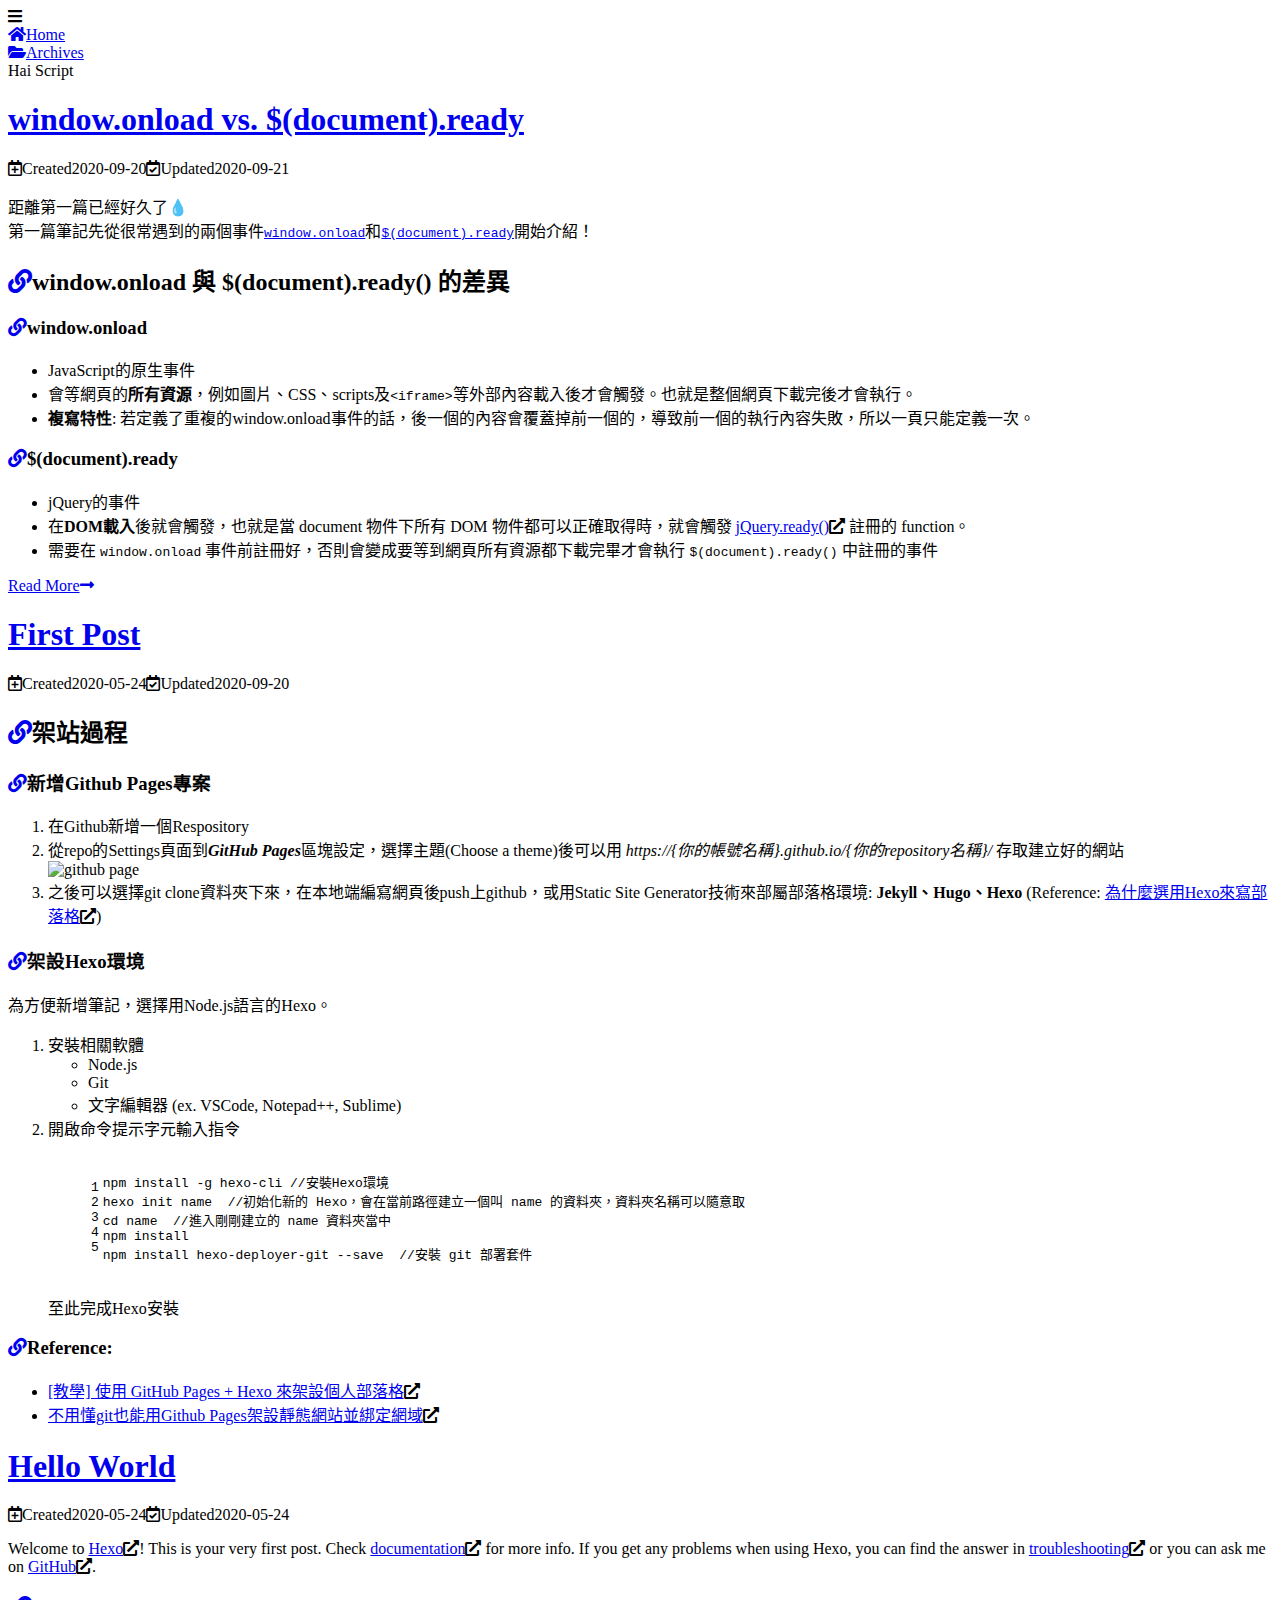
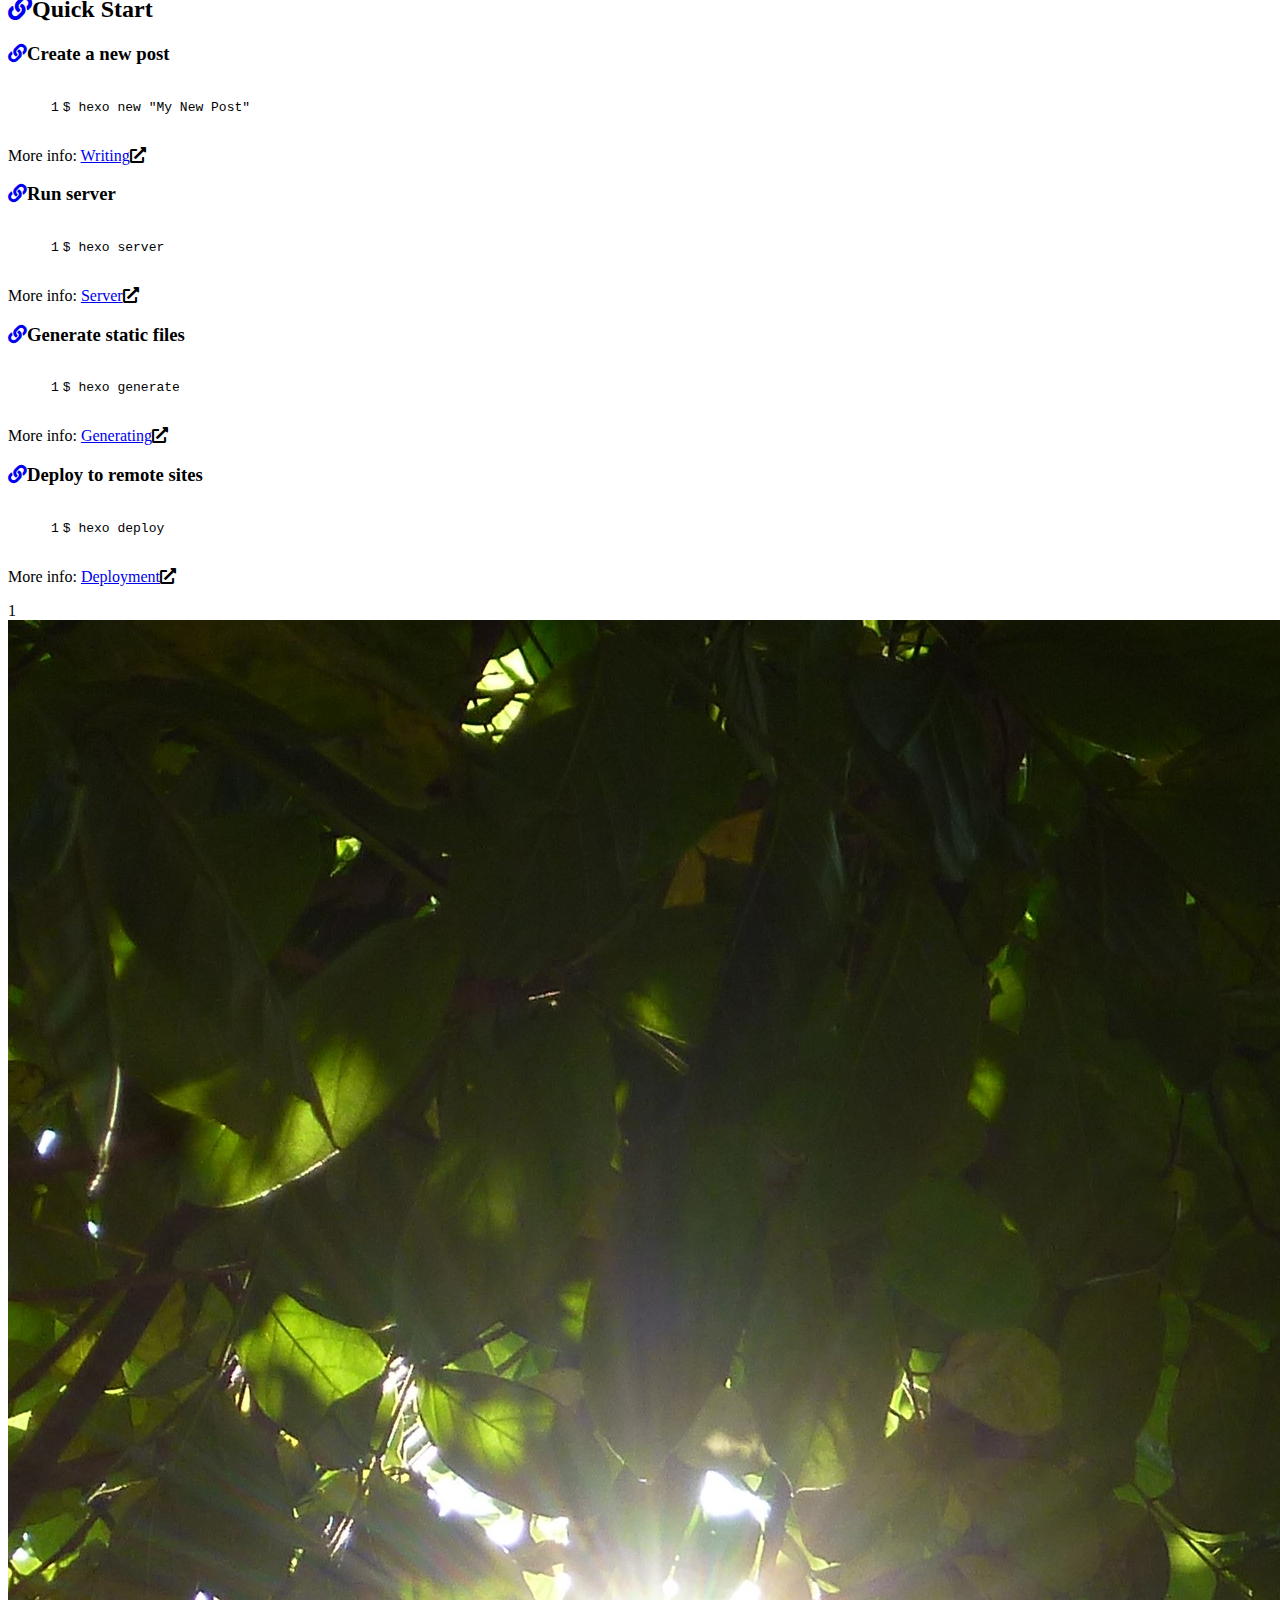
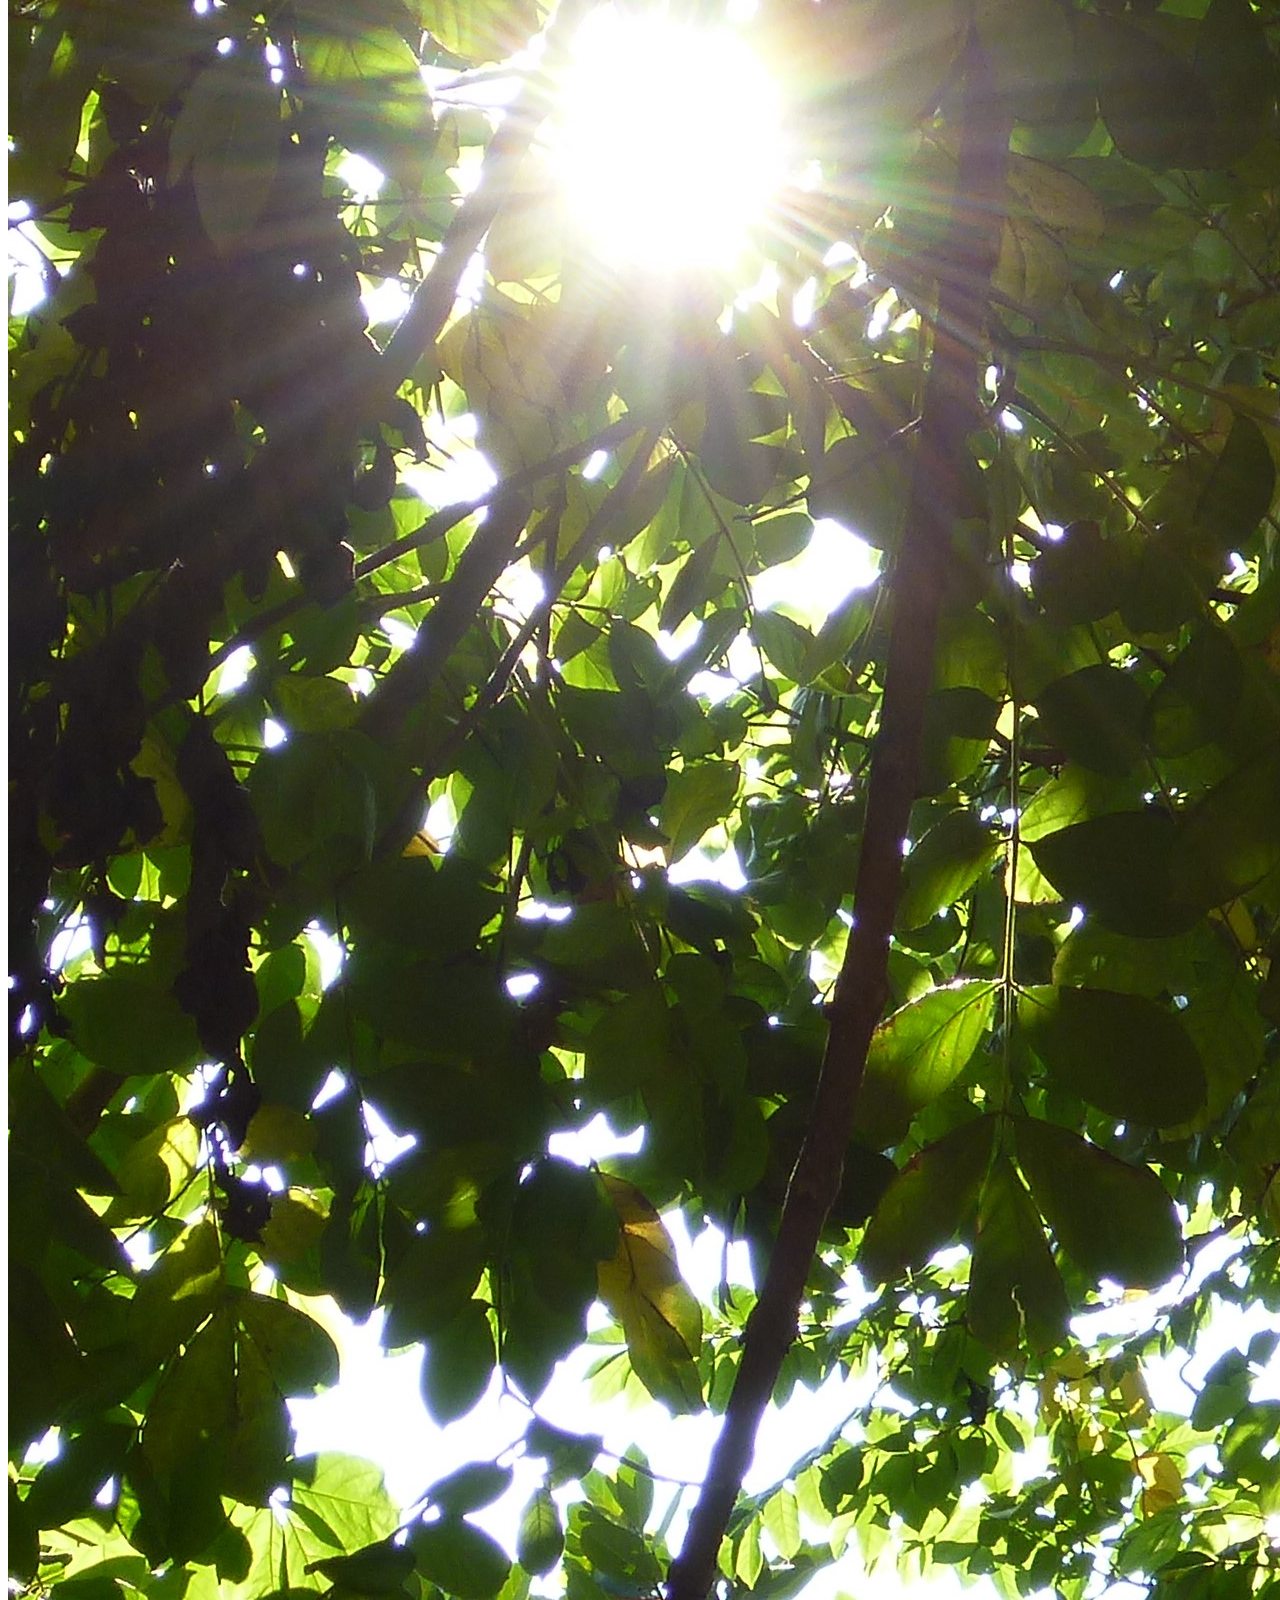
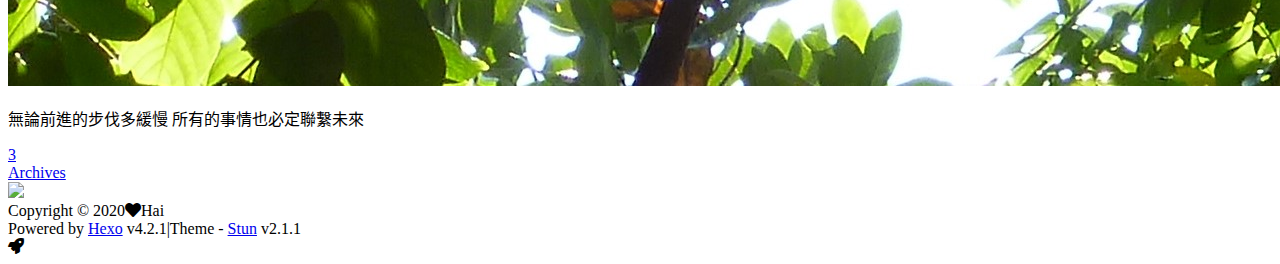
==== commit b3b777b6: "Site updated: 2020-09-21 00:41:09" ====
--- a/index.html
+++ b/index.html
@@ -1,13 +1,4 @@
-<!DOCTYPE html>
-<html>
-<head>
-  <meta charset="utf-8">
-  
-
-  
-  <title>Hai Script</title>
-  <meta name="viewport" content="width=device-width, initial-scale=1, maximum-scale=1">
-  <meta name="description" content="Some note by Hai">
+<!DOCTYPE html><html lang="zh-TW"><head><meta charset="UTF-8"><meta http-equiv="X-UA-Compatible" content="IE=edge"><meta name="viewport" content="width=device-width, initial-scale=1"><meta name="format-detection" content="telephone=no"><meta name="apple-mobile-web-app-capable" content="yes"><meta name="apple-mobile-web-app-status-bar-style" content="black"><link rel="icon" href="/haipage/images/icons/favicon-16x16.png?v=2.1.1" type="image/png" sizes="16x16"><link rel="icon" href="/haipage/images/icons/favicon-32x32.png?v=2.1.1" type="image/png" sizes="32x32"><meta name="description" content="Some note by Hai">
 <meta property="og:type" content="website">
 <meta property="og:title" content="Hai Script">
 <meta property="og:url" content="https://ke-en.github.io/haipage/index.html">
@@ -16,136 +7,63 @@
 <meta property="og:locale" content="zh_TW">
 <meta property="article:author" content="Hai">
 <meta property="article:tag" content="Hai blog">
-<meta name="twitter:card" content="summary">
-  
-    <link rel="alternate" href="/haipage/atom.xml" title="Hai Script" type="application/atom+xml">
-  
-  
-    <link rel="icon" href="/favicon.png">
-  
-  
-    <link href="//fonts.googleapis.com/css?family=Source+Code+Pro" rel="stylesheet" type="text/css">
-  
-  
-<link rel="stylesheet" href="/haipage/css/style.css">
+<meta name="twitter:card" content="summary"><title>Hai Script</title><link ref="canonical" href="https://ke-en.github.io/haipage/index.html"><link rel="dns-prefetch" href="https://cdn.jsdelivr.net"><link rel="stylesheet" href="https://cdn.jsdelivr.net/npm/@fortawesome/fontawesome-free@5.12.1/css/all.min.css" type="text/css"><link rel="stylesheet" href="/haipage/css/index.css?v=2.1.1"><script>var Stun = window.Stun || {};
+var CONFIG = {
+  root: '/haipage/',
+  algolia: undefined,
+  fontIcon: {"prompt":{"success":"fas fa-check-circle","info":"fas fa-arrow-circle-right","warning":"fas fa-exclamation-circle","error":"fas fa-times-circle"},"copyBtn":"fas fa-copy"},
+  sidebar: {"offsetTop":"20px","tocMaxDepth":6},
+  header: {"enable":true,"showOnPost":true,"scrollDownIcon":false},
+  postWidget: {"endText":true},
+  nightMode: {"enable":true},
+  back2top: {"enable":true},
+  codeblock: {"style":"default","highlight":"light","wordWrap":false},
+  reward: false,
+  fancybox: false,
+  zoomImage: {"gapAside":"20px"},
+  galleryWaterfall: undefined,
+  lazyload: false,
+  pjax: undefined,
+  externalLink: {"icon":{"enable":true,"name":"fas fa-external-link-alt"}},
+  shortcuts: undefined,
+  prompt: {"copyButton":"Copy","copySuccess":"Copy Success","copyError":"Copy Error"},
+  sourcePath: {"js":"js","css":"css","images":"images"},
+};
 
-<meta name="generator" content="Hexo 4.2.1"></head>
+window.CONFIG = CONFIG;</script><meta name="generator" content="Hexo 4.2.1"></head><body><div class="container" id="container"><header class="header" id="header"><div class="header-inner"><nav class="header-nav header-nav--fixed"><div class="header-nav-inner"><div class="header-nav-menubtn"><i class="fas fa-bars"></i></div><div class="header-nav-menu"><div class="header-nav-menu-item"><a class="header-nav-menu-item__link" href="/"><span class="header-nav-menu-item__icon"><i class="fas fa-home"></i></span><span class="header-nav-menu-item__text">Home</span></a></div><div class="header-nav-menu-item"><a class="header-nav-menu-item__link" href="/archives/"><span class="header-nav-menu-item__icon"><i class="fas fa-folder-open"></i></span><span class="header-nav-menu-item__text">Archives</span></a></div></div><div class="header-nav-mode"><div class="mode"><div class="mode-track"><span class="mode-track-moon"></span><span class="mode-track-sun"></span></div><div class="mode-thumb"></div></div></div></div></nav><div class="header-banner"><div class="header-banner-info"><div class="header-banner-info__title">Hai Script</div><div class="header-banner-info__subtitle"></div></div></div></div></header><main class="main" id="main"><div class="main-inner"><div class="content-wrap" id="content-wrap"><div class="content content-home" id="content"><section class="postlist"><article class="postlist-item post"><header class="post-header"><h1 class="post-title"><a class="post-title__link" href="/haipage/2020/09/20/indow-onload-vs-document-ready/">window.onload vs. $(document).ready</a></h1><div class="post-meta"><span class="post-meta-item post-meta-item--createtime"><span class="post-meta-item__icon"><i class="far fa-calendar-plus"></i></span><span class="post-meta-item__info">Created</span><span class="post-meta-item__value">2020-09-20</span></span><span class="post-meta-item post-meta-item--updatetime"><span class="post-meta-item__icon"><i class="far fa-calendar-check"></i></span><span class="post-meta-item__info">Updated</span><span class="post-meta-item__value">2020-09-21</span></span></div></header><div class="post-body"><div class="post-excerpt"><p>距離第一篇已經好久了💧<br>第一篇筆記先從很常遇到的兩個事件<a href="https://developer.mozilla.org/en-US/docs/Web/API/GlobalEventHandlers/onload" target="_blank" rel="noopener"><code>window.onload</code></a>和<a href="https://learn.jquery.com/using-jquery-core/document-ready/" target="_blank" rel="noopener"><code>$(document).ready</code></a>開始介紹！</p>
 
-<body>
-  <div id="container">
-    <div id="wrap">
-      <header id="header">
-  <div id="banner"></div>
-  <div id="header-outer" class="outer">
-    <div id="header-title" class="inner">
-      <h1 id="logo-wrap">
-        <a href="/haipage/" id="logo">Hai Script</a>
-      </h1>
+        <h2 id="window-onload-與-document-ready-的差異"   >
+          <a href="#window-onload-與-document-ready-的差異" class="heading-link"><i class="fas fa-link"></i></a>window.onload 與 $(document).ready() 的差異</h2>
       
-    </div>
-    <div id="header-inner" class="inner">
-      <nav id="main-nav">
-        <a id="main-nav-toggle" class="nav-icon"></a>
-        
-          <a class="main-nav-link" href="/haipage/">Home</a>
-        
-          <a class="main-nav-link" href="/haipage/archives">Archives</a>
-        
-      </nav>
-      <nav id="sub-nav">
-        
-          <a id="nav-rss-link" class="nav-icon" href="/haipage/atom.xml" title="RSS Feed"></a>
-        
-        <a id="nav-search-btn" class="nav-icon" title="搜尋"></a>
-      </nav>
-      <div id="search-form-wrap">
-        <form action="//google.com/search" method="get" accept-charset="UTF-8" class="search-form"><input type="search" name="q" class="search-form-input" placeholder="Search"><button type="submit" class="search-form-submit">&#xF002;</button><input type="hidden" name="sitesearch" value="https://ke-en.github.io/haipage"></form>
-      </div>
-    </div>
-  </div>
-</header>
-      <div class="outer">
-        <section id="main">
-  
-    <article id="post-indow-onload-vs-document-ready" class="article article-type-post" itemscope itemprop="blogPost">
-  <div class="article-meta">
-    <a href="/haipage/2020/09/20/indow-onload-vs-document-ready/" class="article-date">
-  <time datetime="2020-09-20T09:05:52.000Z" itemprop="datePublished">2020-09-20</time>
-</a>
-    
-  </div>
-  <div class="article-inner">
-    
-    
-      <header class="article-header">
-        
-  
-    <h1 itemprop="name">
-      <a class="article-title" href="/haipage/2020/09/20/indow-onload-vs-document-ready/">window.onload vs. $(document).ready</a>
-    </h1>
-  
-
-      </header>
-    
-    <div class="article-entry" itemprop="articleBody">
-      
-        <p>距離第一篇已經好久了💧<br>第一篇筆記先從很常遇到的兩個事件<a href="https://developer.mozilla.org/en-US/docs/Web/API/GlobalEventHandlers/onload" target="_blank" rel="noopener"><code>window.onload</code></a>和<a href="https://learn.jquery.com/using-jquery-core/document-ready/" target="_blank" rel="noopener"><code>$(document).ready</code></a>開始介紹！</p>
-<h2 id="window-onload-與-document-ready-的差異"><a href="#window-onload-與-document-ready-的差異" class="headerlink" title="window.onload 與 $(document).ready() 的差異"></a>window.onload 與 $(document).ready() 的差異</h2><h3 id="window-onload"><a href="#window-onload" class="headerlink" title="window.onload"></a><code>window.onload</code></h3><ul>
+        <h3 id="window-onload"   >
+          <a href="#window-onload" class="heading-link"><i class="fas fa-link"></i></a>window.onload</h3>
+      <ul>
 <li>JavaScript的原生事件</li>
 <li>會等網頁的<strong>所有資源</strong>，例如圖片、CSS、scripts及<code>&lt;iframe&gt;</code>等外部內容載入後才會觸發。也就是整個網頁下載完後才會執行。</li>
 <li><strong>複寫特性</strong>: 若定義了重複的window.onload事件的話，後一個的內容會覆蓋掉前一個的，導致前一個的執行內容失敗，所以一頁只能定義一次。</li>
 </ul>
-<h3 id="document-ready"><a href="#document-ready" class="headerlink" title="$(document).ready"></a><code>$(document).ready</code></h3><ul>
+
+        <h3 id="document-ready"   >
+          <a href="#document-ready" class="heading-link"><i class="fas fa-link"></i></a>$(document).ready</h3>
+      <ul>
 <li>jQuery的事件</li>
-<li>在<strong>DOM載入</strong>後就會觸發，也就是當 document 物件下所有 DOM 物件都可以正確取得時，就會觸發 <a href="https://api.jquery.com/ready/" target="_blank" rel="noopener">jQuery.ready()</a> 註冊的 function。</li>
+<li>在<strong>DOM載入</strong>後就會觸發，也就是當 document 物件下所有 DOM 物件都可以正確取得時，就會觸發 <span class="exturl"><a class="exturl__link"   href="https://api.jquery.com/ready/"  target="_blank" rel="noopener">jQuery.ready()</a><span class="exturl__icon"><i class="fas fa-external-link-alt"></i></span></span> 註冊的 function。</li>
 <li>需要在 <code>window.onload</code> 事件前註冊好，否則會變成要等到網頁所有資源都下載完畢才會執行 <code>$(document).ready()</code> 中註冊的事件</li>
-</ul>
-        
-          <p class="article-more-link">
-            <a href="/haipage/2020/09/20/indow-onload-vs-document-ready/#more">Read More</a>
-          </p>
-        
+</ul></div><div class="post-readmore"><a class="post-readmore__link" href="/haipage/2020/09/20/indow-onload-vs-document-ready/"><span class="post-readmore__text">Read More</span><span class="post-readmore__icon"><i class="fas fa-long-arrow-alt-right"></i></span></a></div></div></article><article class="postlist-item post"><header class="post-header"><h1 class="post-title"><a class="post-title__link" href="/haipage/2020/05/24/First-Post/">First Post</a></h1><div class="post-meta"><span class="post-meta-item post-meta-item--createtime"><span class="post-meta-item__icon"><i class="far fa-calendar-plus"></i></span><span class="post-meta-item__info">Created</span><span class="post-meta-item__value">2020-05-24</span></span><span class="post-meta-item post-meta-item--updatetime"><span class="post-meta-item__icon"><i class="far fa-calendar-check"></i></span><span class="post-meta-item__info">Updated</span><span class="post-meta-item__value">2020-09-20</span></span></div></header><div class="post-body"><div class="post-excerpt">
+        <h2 id="架站過程"   >
+          <a href="#架站過程" class="heading-link"><i class="fas fa-link"></i></a>架站過程</h2>
       
-    </div>
-    <footer class="article-footer">
-      <a data-url="https://ke-en.github.io/haipage/2020/09/20/indow-onload-vs-document-ready/" data-id="ckfbaw7zy0000kgv0hzv0erbt" class="article-share-link">Share</a>
-      
-      
-    </footer>
-  </div>
-  
-</article>
-
-
-  
-    <article id="post-First-Post" class="article article-type-post" itemscope itemprop="blogPost">
-  <div class="article-meta">
-    <a href="/haipage/2020/05/24/First-Post/" class="article-date">
-  <time datetime="2020-05-24T05:34:00.000Z" itemprop="datePublished">2020-05-24</time>
-</a>
-    
-  </div>
-  <div class="article-inner">
-    
-    
-      <header class="article-header">
-        
-  
-    <h1 itemprop="name">
-      <a class="article-title" href="/haipage/2020/05/24/First-Post/">First Post</a>
-    </h1>
-  
-
-      </header>
-    
-    <div class="article-entry" itemprop="articleBody">
-      
-        <h2 id="架站過程"><a href="#架站過程" class="headerlink" title="架站過程"></a>架站過程</h2><h3 id="新增Github-Pages專案"><a href="#新增Github-Pages專案" class="headerlink" title="新增Github Pages專案"></a>新增Github Pages專案</h3><ol>
+        <h3 id="新增Github-Pages專案"   >
+          <a href="#新增Github-Pages專案" class="heading-link"><i class="fas fa-link"></i></a>新增Github Pages專案</h3>
+      <ol>
 <li>在Github新增一個Respository</li>
 <li>從repo的Settings頁面到<strong><em>GitHub Pages</em></strong>區塊設定，選擇主題(Choose a theme)後可以用 <em>https://{你的帳號名稱}.github.io/{你的repository名稱}/</em> 存取建立好的網站<br><img src="https://i.imgur.com/0q0ekFT.png" alt="github page"></li>
-<li>之後可以選擇git clone資料夾下來，在本地端編寫網頁後push上github，或用Static Site Generator技術來部屬部落格環境: <strong>Jekyll、Hugo、Hexo</strong> (Reference: <a href="https://magic-panda-engineer.github.io/Hexo/why-choose-hexo" target="_blank" rel="noopener">為什麼選用Hexo來寫部落格</a>)</li>
+<li>之後可以選擇git clone資料夾下來，在本地端編寫網頁後push上github，或用Static Site Generator技術來部屬部落格環境: <strong>Jekyll、Hugo、Hexo</strong> (Reference: <span class="exturl"><a class="exturl__link"   href="https://magic-panda-engineer.github.io/Hexo/why-choose-hexo"  target="_blank" rel="noopener">為什麼選用Hexo來寫部落格</a><span class="exturl__icon"><i class="fas fa-external-link-alt"></i></span></span>)</li>
 </ol>
-<h3 id="架設Hexo環境"><a href="#架設Hexo環境" class="headerlink" title="架設Hexo環境"></a>架設Hexo環境</h3><p>為方便新增筆記，選擇用Node.js語言的Hexo。</p>
+
+        <h3 id="架設Hexo環境"   >
+          <a href="#架設Hexo環境" class="heading-link"><i class="fas fa-link"></i></a>架設Hexo環境</h3>
+      <p>為方便新增筆記，選擇用Node.js語言的Hexo。</p>
 <ol>
 <li>安裝相關軟體<ul>
 <li>Node.js</li>
@@ -153,162 +71,42 @@
 <li>文字編輯器 (ex. VSCode, Notepad++, Sublime)</li>
 </ul>
 </li>
-<li>開啟命令提示字元輸入指令<figure class="highlight bash"><table><tr><td class="gutter"><pre><span class="line">1</span><br><span class="line">2</span><br><span class="line">3</span><br><span class="line">4</span><br><span class="line">5</span><br></pre></td><td class="code"><pre><span class="line">npm install -g hexo-cli //安裝Hexo環境</span><br><span class="line">hexo init name  //初始化新的 Hexo，會在當前路徑建立一個叫 name 的資料夾，資料夾名稱可以隨意取</span><br><span class="line"><span class="built_in">cd</span> name  //進入剛剛建立的 name 資料夾當中</span><br><span class="line">npm install  </span><br><span class="line">npm install hexo-deployer-git --save  //安裝 git 部署套件</span><br></pre></td></tr></table></figure>
+<li>開啟命令提示字元輸入指令<figure class="highlight bash"><div class="table-container"><table><tr><td class="gutter"><pre><span class="line">1</span><br><span class="line">2</span><br><span class="line">3</span><br><span class="line">4</span><br><span class="line">5</span><br></pre></td><td class="code"><pre><span class="line">npm install -g hexo-cli //安裝Hexo環境</span><br><span class="line">hexo init name  //初始化新的 Hexo，會在當前路徑建立一個叫 name 的資料夾，資料夾名稱可以隨意取</span><br><span class="line"><span class="built_in">cd</span> name  //進入剛剛建立的 name 資料夾當中</span><br><span class="line">npm install  </span><br><span class="line">npm install hexo-deployer-git --save  //安裝 git 部署套件</span><br></pre></td></tr></table></div></figure>
 至此完成Hexo安裝</li>
 </ol>
-<h3 id="Reference"><a href="#Reference" class="headerlink" title="Reference:"></a>Reference:</h3><ul>
-<li><a href="https://ed521.github.io/2019/07/hexo-install/" target="_blank" rel="noopener">[教學] 使用 GitHub Pages + Hexo 來架設個人部落格</a></li>
-<li><a href="https://medium.com/@NorthBei/%E4%B8%8D%E7%94%A8%E6%87%82git%E4%B9%9F%E8%83%BD%E7%94%A8github-pages%E6%9E%B6%E8%A8%AD%E9%9D%9C%E6%85%8B%E7%B6%B2%E7%AB%99%E4%B8%A6%E7%B6%81%E5%AE%9A%E7%B6%B2%E5%9F%9F-c60c02bc470c" target="_blank" rel="noopener">不用懂git也能用Github Pages架設靜態網站並綁定網域</a></li>
+
+        <h3 id="Reference"   >
+          <a href="#Reference" class="heading-link"><i class="fas fa-link"></i></a>Reference:</h3>
+      <ul>
+<li><span class="exturl"><a class="exturl__link"   href="https://ed521.github.io/2019/07/hexo-install/"  target="_blank" rel="noopener">[教學] 使用 GitHub Pages + Hexo 來架設個人部落格</a><span class="exturl__icon"><i class="fas fa-external-link-alt"></i></span></span></li>
+<li><span class="exturl"><a class="exturl__link"   href="https://medium.com/@NorthBei/%E4%B8%8D%E7%94%A8%E6%87%82git%E4%B9%9F%E8%83%BD%E7%94%A8github-pages%E6%9E%B6%E8%A8%AD%E9%9D%9C%E6%85%8B%E7%B6%B2%E7%AB%99%E4%B8%A6%E7%B6%81%E5%AE%9A%E7%B6%B2%E5%9F%9F-c60c02bc470c"  target="_blank" rel="noopener">不用懂git也能用Github Pages架設靜態網站並綁定網域</a><span class="exturl__icon"><i class="fas fa-external-link-alt"></i></span></span></li>
 </ul>
+</div></div></article><article class="postlist-item post"><header class="post-header"><h1 class="post-title"><a class="post-title__link" href="/haipage/2020/05/24/hello-world/">Hello World</a></h1><div class="post-meta"><span class="post-meta-item post-meta-item--createtime"><span class="post-meta-item__icon"><i class="far fa-calendar-plus"></i></span><span class="post-meta-item__info">Created</span><span class="post-meta-item__value">2020-05-24</span></span><span class="post-meta-item post-meta-item--updatetime"><span class="post-meta-item__icon"><i class="far fa-calendar-check"></i></span><span class="post-meta-item__info">Updated</span><span class="post-meta-item__value">2020-05-24</span></span></div></header><div class="post-body"><div class="post-excerpt"><p>Welcome to <span class="exturl"><a class="exturl__link"   href="https://hexo.io/"  target="_blank" rel="noopener">Hexo</a><span class="exturl__icon"><i class="fas fa-external-link-alt"></i></span></span>! This is your very first post. Check <span class="exturl"><a class="exturl__link"   href="https://hexo.io/docs/"  target="_blank" rel="noopener">documentation</a><span class="exturl__icon"><i class="fas fa-external-link-alt"></i></span></span> for more info. If you get any problems when using Hexo, you can find the answer in <span class="exturl"><a class="exturl__link"   href="https://hexo.io/docs/troubleshooting.html"  target="_blank" rel="noopener">troubleshooting</a><span class="exturl__icon"><i class="fas fa-external-link-alt"></i></span></span> or you can ask me on <span class="exturl"><a class="exturl__link"   href="https://github.com/hexojs/hexo/issues"  target="_blank" rel="noopener">GitHub</a><span class="exturl__icon"><i class="fas fa-external-link-alt"></i></span></span>.</p>
 
+        <h2 id="Quick-Start"   >
+          <a href="#Quick-Start" class="heading-link"><i class="fas fa-link"></i></a>Quick Start</h2>
       
-    </div>
-    <footer class="article-footer">
-      <a data-url="https://ke-en.github.io/haipage/2020/05/24/First-Post/" data-id="ckfbaw80l0002kgv02y3v2y60" class="article-share-link">Share</a>
-      
-      
-    </footer>
-  </div>
-  
-</article>
+        <h3 id="Create-a-new-post"   >
+          <a href="#Create-a-new-post" class="heading-link"><i class="fas fa-link"></i></a>Create a new post</h3>
+      <figure class="highlight bash"><div class="table-container"><table><tr><td class="gutter"><pre><span class="line">1</span><br></pre></td><td class="code"><pre><span class="line">$ hexo new <span class="string">"My New Post"</span></span><br></pre></td></tr></table></div></figure>
 
+<p>More info: <span class="exturl"><a class="exturl__link"   href="https://hexo.io/docs/writing.html"  target="_blank" rel="noopener">Writing</a><span class="exturl__icon"><i class="fas fa-external-link-alt"></i></span></span></p>
 
-  
-    <article id="post-hello-world" class="article article-type-post" itemscope itemprop="blogPost">
-  <div class="article-meta">
-    <a href="/haipage/2020/05/24/hello-world/" class="article-date">
-  <time datetime="2020-05-23T18:09:39.600Z" itemprop="datePublished">2020-05-24</time>
-</a>
-    
-  </div>
-  <div class="article-inner">
-    
-    
-      <header class="article-header">
-        
-  
-    <h1 itemprop="name">
-      <a class="article-title" href="/haipage/2020/05/24/hello-world/">Hello World</a>
-    </h1>
-  
+        <h3 id="Run-server"   >
+          <a href="#Run-server" class="heading-link"><i class="fas fa-link"></i></a>Run server</h3>
+      <figure class="highlight bash"><div class="table-container"><table><tr><td class="gutter"><pre><span class="line">1</span><br></pre></td><td class="code"><pre><span class="line">$ hexo server</span><br></pre></td></tr></table></div></figure>
 
-      </header>
-    
-    <div class="article-entry" itemprop="articleBody">
-      
-        <p>Welcome to <a href="https://hexo.io/" target="_blank" rel="noopener">Hexo</a>! This is your very first post. Check <a href="https://hexo.io/docs/" target="_blank" rel="noopener">documentation</a> for more info. If you get any problems when using Hexo, you can find the answer in <a href="https://hexo.io/docs/troubleshooting.html" target="_blank" rel="noopener">troubleshooting</a> or you can ask me on <a href="https://github.com/hexojs/hexo/issues" target="_blank" rel="noopener">GitHub</a>.</p>
-<h2 id="Quick-Start"><a href="#Quick-Start" class="headerlink" title="Quick Start"></a>Quick Start</h2><h3 id="Create-a-new-post"><a href="#Create-a-new-post" class="headerlink" title="Create a new post"></a>Create a new post</h3><figure class="highlight bash"><table><tr><td class="gutter"><pre><span class="line">1</span><br></pre></td><td class="code"><pre><span class="line">$ hexo new <span class="string">"My New Post"</span></span><br></pre></td></tr></table></figure>
+<p>More info: <span class="exturl"><a class="exturl__link"   href="https://hexo.io/docs/server.html"  target="_blank" rel="noopener">Server</a><span class="exturl__icon"><i class="fas fa-external-link-alt"></i></span></span></p>
 
-<p>More info: <a href="https://hexo.io/docs/writing.html" target="_blank" rel="noopener">Writing</a></p>
-<h3 id="Run-server"><a href="#Run-server" class="headerlink" title="Run server"></a>Run server</h3><figure class="highlight bash"><table><tr><td class="gutter"><pre><span class="line">1</span><br></pre></td><td class="code"><pre><span class="line">$ hexo server</span><br></pre></td></tr></table></figure>
+        <h3 id="Generate-static-files"   >
+          <a href="#Generate-static-files" class="heading-link"><i class="fas fa-link"></i></a>Generate static files</h3>
+      <figure class="highlight bash"><div class="table-container"><table><tr><td class="gutter"><pre><span class="line">1</span><br></pre></td><td class="code"><pre><span class="line">$ hexo generate</span><br></pre></td></tr></table></div></figure>
 
-<p>More info: <a href="https://hexo.io/docs/server.html" target="_blank" rel="noopener">Server</a></p>
-<h3 id="Generate-static-files"><a href="#Generate-static-files" class="headerlink" title="Generate static files"></a>Generate static files</h3><figure class="highlight bash"><table><tr><td class="gutter"><pre><span class="line">1</span><br></pre></td><td class="code"><pre><span class="line">$ hexo generate</span><br></pre></td></tr></table></figure>
+<p>More info: <span class="exturl"><a class="exturl__link"   href="https://hexo.io/docs/generating.html"  target="_blank" rel="noopener">Generating</a><span class="exturl__icon"><i class="fas fa-external-link-alt"></i></span></span></p>
 
-<p>More info: <a href="https://hexo.io/docs/generating.html" target="_blank" rel="noopener">Generating</a></p>
-<h3 id="Deploy-to-remote-sites"><a href="#Deploy-to-remote-sites" class="headerlink" title="Deploy to remote sites"></a>Deploy to remote sites</h3><figure class="highlight bash"><table><tr><td class="gutter"><pre><span class="line">1</span><br></pre></td><td class="code"><pre><span class="line">$ hexo deploy</span><br></pre></td></tr></table></figure>
+        <h3 id="Deploy-to-remote-sites"   >
+          <a href="#Deploy-to-remote-sites" class="heading-link"><i class="fas fa-link"></i></a>Deploy to remote sites</h3>
+      <figure class="highlight bash"><div class="table-container"><table><tr><td class="gutter"><pre><span class="line">1</span><br></pre></td><td class="code"><pre><span class="line">$ hexo deploy</span><br></pre></td></tr></table></div></figure>
 
-<p>More info: <a href="https://hexo.io/docs/one-command-deployment.html" target="_blank" rel="noopener">Deployment</a></p>
-
-      
-    </div>
-    <footer class="article-footer">
-      <a data-url="https://ke-en.github.io/haipage/2020/05/24/hello-world/" data-id="ckfbaw80h0001kgv0ak22482r" class="article-share-link">Share</a>
-      
-      
-    </footer>
-  </div>
-  
-</article>
-
-
-  
-
-
-</section>
-        
-          <aside id="sidebar">
-  
-    
-
-  
-    
-
-  
-    
-  
-    
-  <div class="widget-wrap">
-    <h3 class="widget-title">彙整</h3>
-    <div class="widget">
-      <ul class="archive-list"><li class="archive-list-item"><a class="archive-list-link" href="/haipage/archives/2020/09/">九月 2020</a></li><li class="archive-list-item"><a class="archive-list-link" href="/haipage/archives/2020/05/">五月 2020</a></li></ul>
-    </div>
-  </div>
-
-
-  
-    
-  <div class="widget-wrap">
-    <h3 class="widget-title">最新文章</h3>
-    <div class="widget">
-      <ul>
-        
-          <li>
-            <a href="/haipage/2020/09/20/indow-onload-vs-document-ready/">window.onload vs. $(document).ready</a>
-          </li>
-        
-          <li>
-            <a href="/haipage/2020/05/24/First-Post/">First Post</a>
-          </li>
-        
-          <li>
-            <a href="/haipage/2020/05/24/hello-world/">Hello World</a>
-          </li>
-        
-      </ul>
-    </div>
-  </div>
-
-  
-</aside>
-        
-      </div>
-      <footer id="footer">
-  
-  <div class="outer">
-    <div id="footer-info" class="inner">
-      &copy; 2020 Hai<br>
-      Powered by <a href="http://hexo.io/" target="_blank">Hexo</a>
-    </div>
-  </div>
-</footer>
-    </div>
-    <nav id="mobile-nav">
-  
-    <a href="/haipage/" class="mobile-nav-link">Home</a>
-  
-    <a href="/haipage/archives" class="mobile-nav-link">Archives</a>
-  
-</nav>
-    
-
-<script src="//ajax.googleapis.com/ajax/libs/jquery/2.0.3/jquery.min.js"></script>
-
-
-  
-<link rel="stylesheet" href="/haipage/fancybox/jquery.fancybox.css">
-
-  
-<script src="/haipage/fancybox/jquery.fancybox.pack.js"></script>
-
-
-
-
-<script src="/haipage/js/script.js"></script>
-
-
-
-
-  </div>
-</body>
-</html>+<p>More info: <span class="exturl"><a class="exturl__link"   href="https://hexo.io/docs/one-command-deployment.html"  target="_blank" rel="noopener">Deployment</a><span class="exturl__icon"><i class="fas fa-external-link-alt"></i></span></span></p>
+</div></div></article></section><nav class="paginator"><div class="paginator-inner"><span class="page-number current">1</span></div></nav></div></div><div class="sidebar-wrap" id="sidebar-wrap"><aside class="sidebar" id="sidebar"><section class="sidebar-toc hide"></section><!-- ov = overview--><section class="sidebar-ov"><div class="sidebar-ov-author"><div class="sidebar-ov-author__avatar"><img class="sidebar-ov-author__avatar_img" src="/images/profile.jpg" alt="avatar"></div><p class="sidebar-ov-author__text">無論前進的步伐多緩慢 所有的事情也必定聯繫未來</p></div><div class="sidebar-ov-state"><a class="sidebar-ov-state-item sidebar-ov-state-item--posts" href="/archives/"><div class="sidebar-ov-state-item__count">3</div><div class="sidebar-ov-state-item__name">Archives</div></a></div><div class="sidebar-ov-cc"><a href="https://creativecommons.org/licenses/by-nc-sa/4.0/deed.en" target="_blank" rel="noopener" data-popover="Creative Commons" data-popover-pos="up"><img src="/haipage/images/cc-by-nc-sa.svg"></a></div></section></aside></div><div class="clearfix"></div></div></main><footer class="footer" id="footer"><div class="footer-inner"><div><span>Copyright © 2020</span><span class="footer__icon"><i class="fas fa-heart"></i></span><span>Hai</span></div><div><span>Powered by <a href="http://hexo.io/" title="Hexo" target="_blank" rel="noopener">Hexo</a></span><span> v4.2.1</span><span class="footer__devider">|</span><span>Theme - <a href="https://github.com/liuyib/hexo-theme-stun/" title="Stun" target="_blank" rel="noopener">Stun</a></span><span> v2.1.1</span></div></div></footer><div class="loading-bar" id="loading-bar"><div class="loading-bar__progress"></div></div><div class="back2top" id="back2top"><span class="back2top__icon"><i class="fas fa-rocket"></i></span></div></div><script src="https://cdn.jsdelivr.net/npm/jquery@v3.4.1/dist/jquery.min.js"></script><script src="https://cdn.jsdelivr.net/npm/velocity-animate@1.5.2/velocity.min.js"></script><script src="https://cdn.jsdelivr.net/npm/velocity-animate@1.5.2/velocity.ui.min.js"></script><script src="/haipage/js/utils.js?v=2.1.1"></script><script src="/haipage/js/stun-boot.js?v=2.1.1"></script><script src="/haipage/js/scroll.js?v=2.1.1"></script><script src="/haipage/js/header.js?v=2.1.1"></script><script src="/haipage/js/sidebar.js?v=2.1.1"></script></body></html>